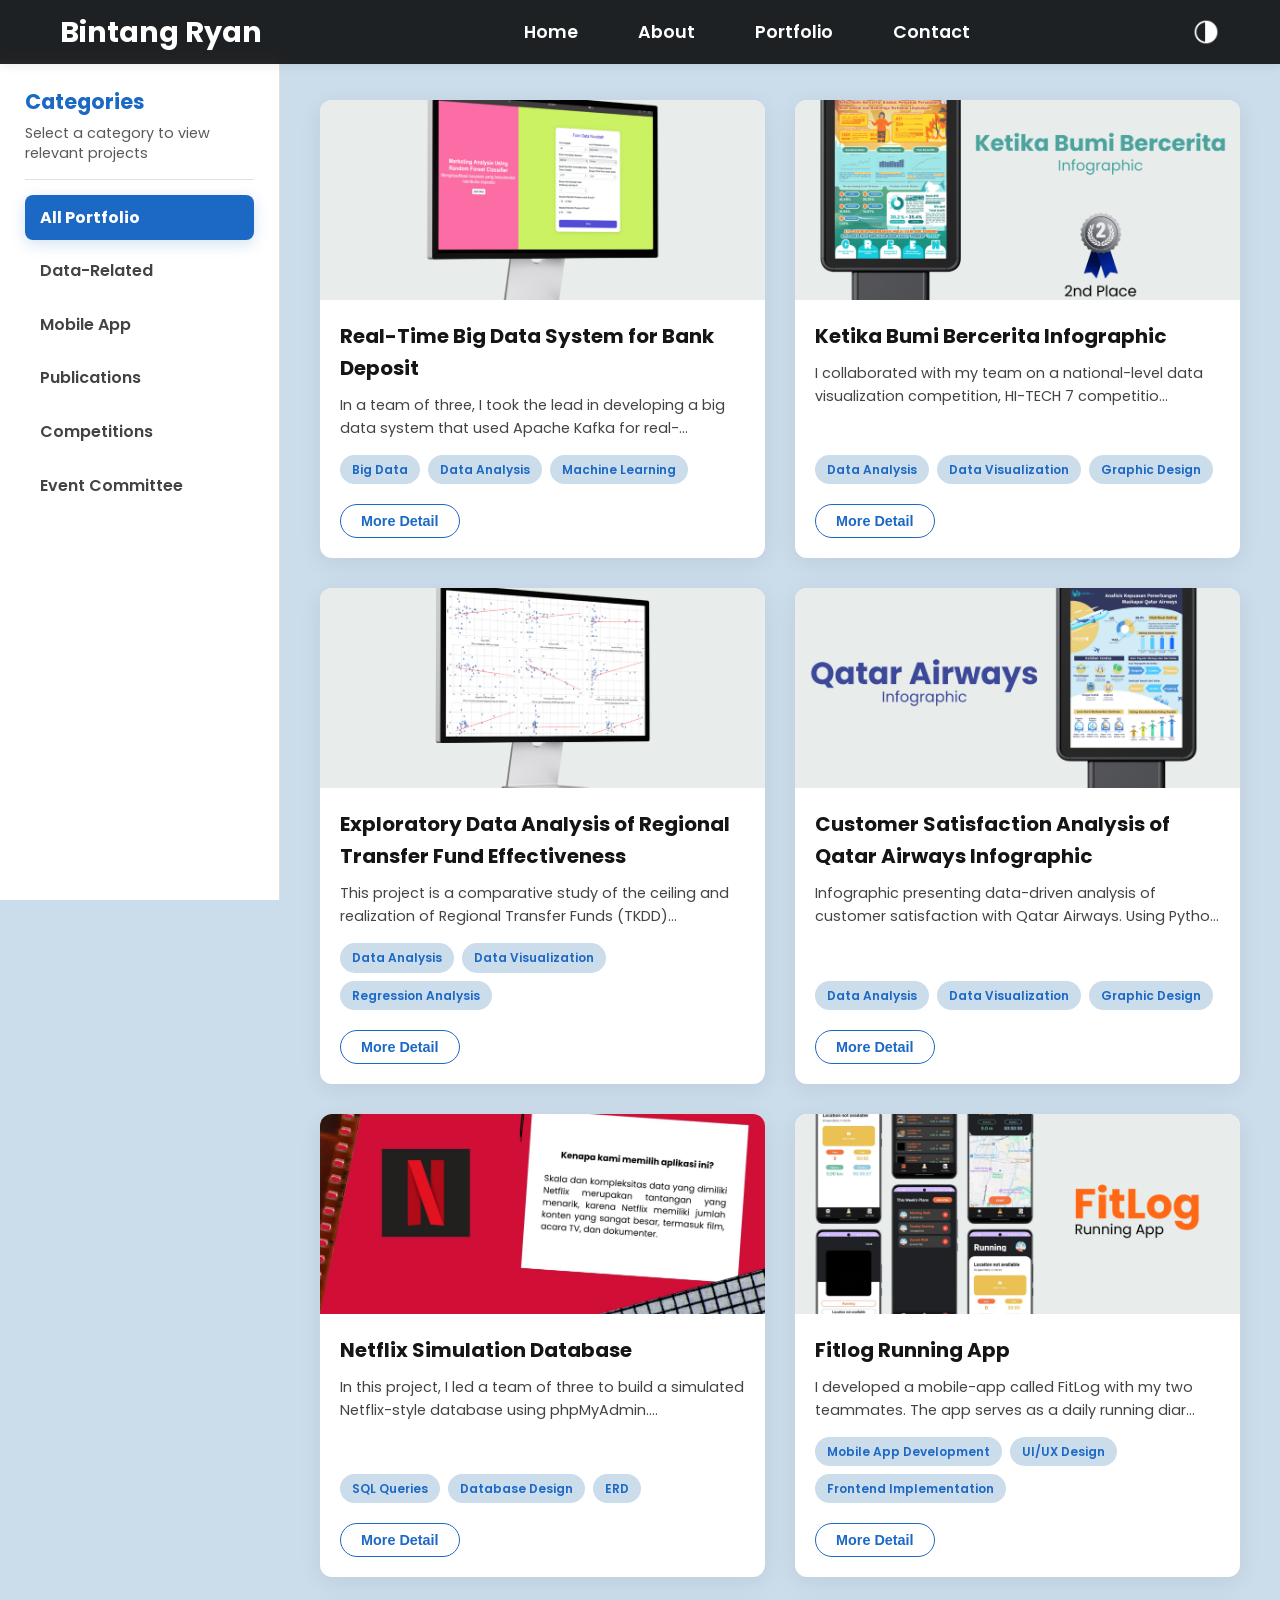
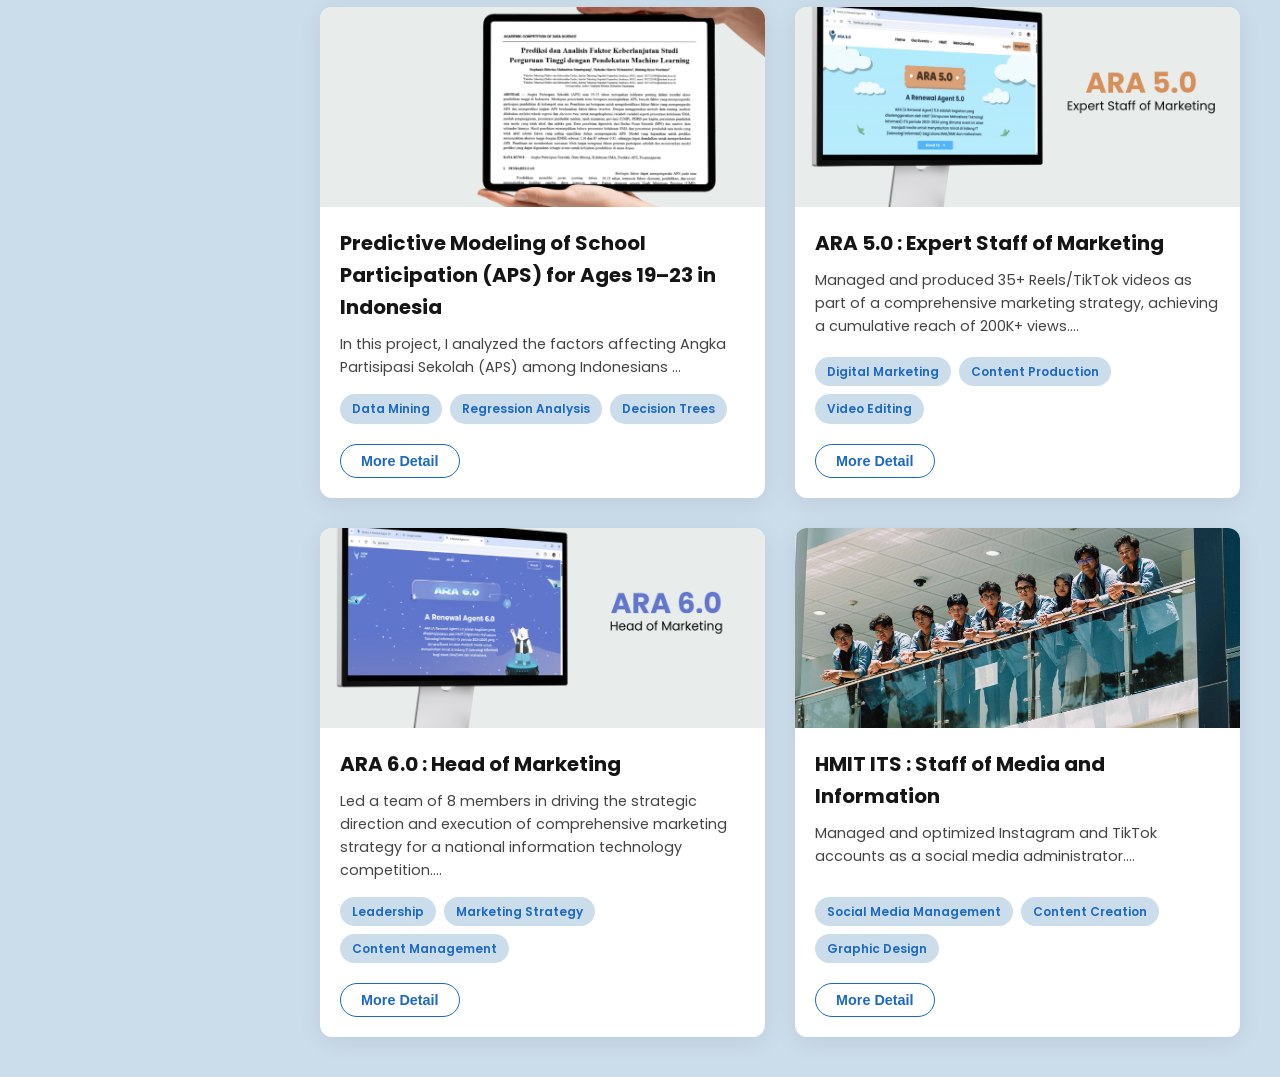
==== portfolio.html @ e7adf1c0 "mantab" ====
<!DOCTYPE html>
<html lang="id">
<head>
    <meta charset="UTF-8">
    <meta name="viewport" content="width=device-width, initial-scale=1.0">
    <title>Portofolio Bintang Ryan - IT Student | Data Science & Digital Marketing</title> <meta name="description" content="Portofolio proyek dan publikasi Bintang Ryan di bidang Data Science, Digital Marketing, UI/UX, dan Machine Learning."> <meta name="keywords" content="Bintang Ryan, Portofolio, IT Student, Data Science, Digital Marketing, ITS Surabaya, Machine Learning, UI/UX Design, Python, Power BI, SQL"> <meta name="author" content="Bintang Ryan">
    <meta property="og:title" content="Portofolio Bintang Ryan - IT Student | Data Science & Digital Marketing">
    <meta property="og:description" content="Portofolio proyek dan publikasi Bintang Ryan di bidang Data Science, Digital Marketing, UI/UX, dan Machine Learning.">
    <meta property="og:image" content="https://yourwebsite.com/assets/images/profilee.png"> <meta property="og:url" content="https://yourwebsite.com/portfolio.html"> <meta property="og:type" content="website">

    <link rel="stylesheet" href="style.css">
    <link href="https://fonts.googleapis.com/css2?family=Poppins:wght@300;400;600;700&display=swap" rel="stylesheet">
    <link href="https://fonts.googleapis.com/css2?family=Inter:wght@400;600&display=swap" rel="stylesheet">

    <link rel="stylesheet" href="https://cdnjs.cloudflare.com/ajax/libs/font-awesome/6.0.0-beta3/css/all.min.css">
</head>
<body>

    <nav class="navbar">
        <div class="container navbar-content">
            <a href="index.html" class="logo"> Bintang Ryan
            </a>
            <ul class="nav-links">
                <li><a href="index.html#home">Home</a></li> <li><a href="index.html#about">About</a></li> <li><a href="#portfolio">Portfolio</a></li> <li><a href="index.html#contact">Contact</a></li> </ul>
            <button id="darkModeToggle" class="dark-mode-toggle" aria-label="Toggle dark mode">
                <img id="darkModeIcon" src="assets/images/mode/lightmode.png" alt="Light Mode Icon" class="dark-mode-icon">
            </button>
            <button class="mobile-menu-button" aria-label="Toggle navigation">
                <div class="bar"></div>
                <div class="bar"></div>
                <div class="bar"></div>
            </button>
        </div>
        <ul class="mobile-nav-links">
            <li><a href="index.html#home">Home</a></li>
            <li><a href="index.html#about">About</a></li>
            <li><a href="#portfolio">Portfolio</a></li>
            <li><a href="index.html#contact">Contact</a></li>
        </ul>
    </nav>

    <main>
        <section id="portfolio" class="portfolio-section">
            <div class="container">
                <div class="portfolio-main-content">
                    <div class="filter-buttons animate-on-scroll fade-in animate-delay-1">
                        <div class="filter-intro">
                            <h3>Categories</h3>
                            <p>Select a category to view relevant projects</p>
                        </div>
                        <a href="#" class="filter-btn active" data-filter="all">All Portfolio</a>
                        <a href="#" class="filter-btn" data-filter="data-related">Data-Related</a>
                        <a href="#" class="filter-btn" data-filter="mobile-app">Mobile App</a>
                        <a href="#" class="filter-btn" data-filter="publication">Publications</a>
                        <a href="#" class="filter-btn" data-filter="competition">Competitions</a>
                        <a href="#" class="filter-btn" data-filter="committee">Event Committee</a>
                    </div>

                    <div class="portfolio-grid-wrapper">
                        <div id="portfolio-items-container" class="portfolio-grid">
                            </div>
                    </div>
                </div>
            </div>
        </section>
    </main>

    <div id="portfolio-modal" class="modal">
        <div class="modal-content">
            <span class="close-button">&times;</span>
            <img id="modal-image" class="modal-preview-image" src="" alt="Project Preview" loading="lazy"> <h3 id="modal-title"></h3>
            <p id="modal-desc"></p>
            <div class="modal-links"></div>
            <br>
            <br>
            <div class="modal-details-grid">
                <div>
                    <h4 class="modal-section-title">Technologies Used</h4>
                    <div id="modal-tech-logos" class="tech-logos"></div>
                </div>
                <div>
                    <h4 class="modal-section-title">Skills</h4>
                    <div id="modal-tech-tags" class="tags"></div>
                </div>
            </div>
        </div>
    </div>

    <script src="script.js"></script>
</body>
</html>
---- style.css ----
/* Variabel Warna */
:root {
    --navbar-height: 60px;
    --text-color: #151515; /* Dark gray/nearly black for text in light mode */
    --background-color: #ffffff; /* White for background in light mode */
    --primary-color: #1c68c5; /* Blue for primary accents */
    --secondary-color: #CBDCEB; /* Light blue-gray for secondary accents/backgrounds */
    --accent-color: #133E87; /* Darker blue for accent */
    --footer-background-color: var(--text-color); /* Footer background is text color in light mode */
    --navbar-background-color: rgba(0, 0, 0, 0.85); /* Latar belakang semi-transparan untuk light mode */
    --navbar-link-color: var(--background-color); /* Warna link diubah agar kontras */
    --navbar-link-hover-color: var(--secondary-color); /* Warna link saat hover */
    --mobile-menu-button-color: var(--background-color); /* Hamburger icon color */
    --mobile-nav-background: var(--background-color); /* Mobile nav background */
    --mobile-nav-link-color: var(--text-color); /* Mobile nav link color */
    --modal-background: var(--background-color); /* Modal background */
    --modal-close-button-color: var(--text-color); /* Modal close button color */
    --modal-h3-color: var(--primary-color); /* Modal h3 color */
    --modal-h4-color: var(--text-color); /* Modal h4 color */
    --modal-tech-logo-color: var(--primary-color); /* Modal tech logo icon color */
    --portfolio-item-background: var(--background-color); /* Portfolio item background */
    --portfolio-item-hover-transform: translateY(-20px);
    --filter-button-background: var(--background-color);
    --filter-button-color: var(--text-color);
    --filter-button-hover-background: var(--accent-color);
    --filter-button-hover-color: var(--background-color);
    --filter-button-active-background: var(--accent-color);
    --filter-button-active-color: var(--background-color);
    --contact-input-border: var(--secondary-color);
    --contact-input-background: var(--background-color);
    --social-icon-color: var(--primary-color);
    --social-icon-hover-color: var(--accent-color);
    --about-label-background: var(--primary-color);
    --about-label-color: var(--background-color);
    --about-interest-bullet-color: var(--primary-color);
    --tech-icon-item-color: var(--text-color);
}

body.dark-mode {
    --text-color: #f0f0f0; /* Light gray for text in dark mode */
    --background-color: #131313; /* Dark background */
    --primary-color: #4cbaff ; /* Lighter blue for primary accents in dark mode */
    --secondary-color: #2c2c2c; /* Darker gray for secondary accents/backgrounds in dark mode */
    --accent-color: #4cbaff; /* Slightly brighter blue for accent in dark mode */
    --footer-background-color: var(--text-color); /* Footer background is main background in dark mode */
    --navbar-background-color: rgba(255, 255, 255, 0.9); /* Latar belakang semi-transparan untuk light mode */
    --navbar-link-color: var(--background-color); /* Warna link diubah agar kontras */
    --navbar-link-hover-color: var(--secondary-color); /* Warna link saat hover */
    --mobile-menu-button-color:  #1A1A1A; /* Dark background */
    --mobile-nav-background: var(--secondary-color); /* Mobile nav background */
    --mobile-nav-link-color: #f0f0f0; /* Mobile nav link color */
    --modal-background: #181818; /* Modal background */
    --modal-close-button-color: #f0f0f0; /* Modal close button color */
    --modal-h3-color: var(--primary-color); /* Modal h3 color */
    --modal-h4-color: #f0f0f0; /* Modal h4 color */
    --modal-tech-logo-color: var(--primary-color); /* Modal tech logo icon color */
    --portfolio-item-background: var(--background-color); /* Portfolio item background */
    --portfolio-item-hover-transform: translateY(-20px); /* Less dramatic hover for dark mode */
    --filter-button-background: var(--background-color);
    --filter-button-color: #f0f0f0;
    --filter-button-hover-background: var(--primary-color);
    --filter-button-hover-color: var(--background-color);
    --filter-button-active-background: var(--accent-color);
    --filter-button-active-color: var(--background-color);
    --contact-input-border: #444444;
    --contact-input-background: #2A2A2A;
    --social-icon-color: var(--primary-color);
    --social-icon-hover-color: var(--accent-color);
    --about-label-background: var(--primary-color);
    --about-label-color: var(--background-color);
    --about-interest-bullet-color: var(--primary-color);
    --tech-icon-item-color: #f0f0f0;
}

/* Reset dan Base Styles */
* {
    margin: 0;
    padding: 0;
    box-sizing: border-box;
}

body {
    font-family: 'Poppins', sans-serif;
    color: var(--text-color);
    background-color: var(--background-color);
    line-height: 1.6;
    scroll-behavior: smooth;
    transition: background-color 0.3s ease, color 0.3s ease; /* Smooth transition for color changes */
}

.container {
    max-width: 1200px;
    margin: 0 auto;
    padding: 0 20px;
}

h1, h2, h3 {
    color: var(--text-color);
    margin-bottom: 20px;
    font-weight: 700;
}

h1 {
    font-size: 3.5em; /* Sekitar 56px */
    line-height: 1.1;
}

h2 {
    font-size: 2.8em; /* Sekitar 44px */
    text-align: center;
    margin-bottom: 40px;
}

h3 {
    font-size: 1.8em;
    margin-bottom: 15px;
    color: var(--primary-color);
}

p {
    font-size: 1.1em; /* Sekitar 17.6px */
}

a {
    color: var(--primary-color);
    text-decoration: none;
    transition: color 0.4s ease;
}

a:hover {
    color: var(--accent-color);
}

.primary-color {
    color: var(--primary-color);
}

/* Tombol */
.btn {
    display: inline-block;
    padding: 12px 28px;
    border-radius: 50px;
    font-weight: 600;
    font-size: 1.1em;
    transition: all 0.3s ease;
    text-align: center;
    cursor: pointer;
}

.btn-primary {
    background-color: var(--primary-color);
    color: var(--background-color);
    border: 2px solid var(--primary-color);
}

.btn-primary:hover {
    background-color: transparent;
    color: var(--primary-color);
    transform: translateY(-5px) scale(1.1);
}

.btn-secondary {
    background-color: var(--text-color);
    color: var(--secondary-color);
}

.btn-secondary:hover {
    background-color: var(--secondary-color);
    color: var(--primary-color);
    transform: translateY(-5px) scale(1.1);
}


.navbar { position: fixed; top: 0; left: 0; width: 100%; background-color: var(--navbar-background-color); box-shadow: 0 2px 10px rgba(0, 0, 0, 0.08); z-index: 1000; padding: 8px 0; transition: background-color 0.3s ease, box-shadow 0.3s ease; backdrop-filter: blur(5px); }
.navbar-content { display: flex; justify-content: space-between; align-items: center; min-height: 48px; /* TENTUKAN TINGGI MINIMAL NAVBAR */ }
.navbar .logo { font-size: 1.8em; font-weight: 700; color: var(--navbar-link-color); }
.navbar .nav-links { list-style: none; display: flex; }
.navbar .nav-links li { margin-left: 60px; }
.navbar .nav-links a { font-size: 1.1em; font-weight: 600; color: var(--navbar-link-color); transition: color 0.5s ease; position: relative; padding-bottom: 5px; overflow: hidden; }
.navbar .nav-links a:hover { color: var(--navbar-link-hover-color); }
.navbar .nav-links a::after { content: ''; position: absolute; bottom: 0; left: 0; width: 0; height: 2px; background-color: var(--primary-color); transition: width 0.5s ease-out; }
.navbar .nav-links a:hover::after { width: 100%; }


/* Mobile Menu Button (Hamburger) */
.mobile-menu-button {
    display: none;
    background: none;
    border: none;
    cursor: pointer;
    padding: 10px;
    position: relative; /* Untuk animasi bar */
    z-index: 1001; /* Pastikan di atas menu mobile */
}

.mobile-menu-button .bar {
    display: block;
    width: 25px;
    height: 3px;
    background-color: var(--mobile-menu-button-color);
    margin: 5px auto;
    transition: all 0.5s ease-in-out;
}

/* Hamburger animation */
.mobile-menu-button.open .bar:nth-child(1) {
    transform: translateY(8px) rotate(45deg);
}
.mobile-menu-button.open .bar:nth-child(2) {
    opacity: 0;
}
.mobile-menu-button.open .bar:nth-child(3) {
    transform: translateY(-8px) rotate(-45deg);
}

/* Mobile Nav Links */
.mobile-nav-links {
    list-style: none;
    display: none; /* Sembunyikan secara default */
    flex-direction: column;
    width: 100%;
    background-color: var(--mobile-nav-background);
    box-shadow: 0 2px 10px rgba(0, 0, 0, 0.05);
    text-align: center;
    padding-bottom: 10px;
    position: absolute;
    top: 60px; /* Di bawah navbar */
    left: 0;
    right: 0;
    overflow: hidden;
    max-height: 0; /* Untuk animasi slide */
    transition: max-height 0.5s ease-in-out, background-color 0.5s ease;
}

.mobile-nav-links.active {
    display: flex;
    max-height: 300px; /* Nilai cukup besar untuk menampung semua link */
}

.mobile-nav-links li {
    margin: 10px 0;
}

.mobile-nav-links a {
    font-size: 1.1em;
    font-weight: 600;
    color: var(--mobile-nav-link-color);
    padding: 10px 0;
    display: block;
}

.mobile-nav-links a:hover {
    color: var(--primary-color);
}

/* Dark Mode Toggle Button */
.dark-mode-toggle {
    background: none;
    border: none;
    cursor: pointer;
    margin-left: 20px;
    transition: transform 0.5s ease;
    padding: 0;
    display: flex; /* Untuk menengahkan gambar di dalam tombol */
    align-items: center;
    justify-content: center;
}

.dark-mode-toggle:hover {
    transform: scale(1.2);
}

.dark-mode-toggle .dark-mode-icon { /* Styling untuk gambar ikon */
    width: 28px; /* Sesuaikan ukuran ikon sesuai kebutuhan Anda */
    height: 28px; /* Sesuaikan ukuran ikon sesuai kebutuhan Anda */
    display: block;
    transition: transform 0.5s ease;
}

/* Optional: Rotate icon for visual feedback if desired */
.dark-mode-toggle.active .dark-mode-icon {
    transform: rotate(360deg);
}

/* Ensure toggle button is visible on mobile */
@media (max-width: 992px) {
    .dark-mode-toggle {
        display: block;
        position: absolute;
        right: 70px;
        top: 15px;
        z-index: 1001;
    }
}

/* Animasi Muncul Saat Scroll */
.animate-on-scroll {
    opacity: 0;
    transform: translateY(40px); /* Mulai sedikit di bawah */
}

.animate-on-scroll.is-visible {
    opacity: 1;
    transform: translateY(0);
    transition: opacity 0.6s cubic-bezier(0.23, 1, 0.32, 1), transform 0.6s cubic-bezier(0.23, 1, 0.32, 1);
}

.fade-in {
    opacity: 0;
}

.fade-in.is-visible {
    opacity: 1;
    transition: opacity 1s cubic-bezier(0.23, 1, 0.32, 1);
}

.slide-in-left {
    opacity: 0;
    transform: translateX(-50px);
}

.slide-in-left.is-visible {
    opacity: 1;
    transform: translateX(0);
    transition: opacity 0.6s cubic-bezier(0.23, 1, 0.32, 1), transform 0.6s cubic-bezier(0.23, 1, 0.32, 1);
}

.slide-in-right {
    opacity: 0;
    transform: translateX(50px);
}

.slide-in-right.is-visible {
    opacity: 1;
    transform: translateX(0);
    transition: opacity 0.6s cubic-bezier(0.23, 1, 0.32, 1), transform 0.6s cubic-bezier(0.23, 1, 0.32, 1);
}

/* Delay untuk elemen yang muncul secara berurutan */
.animate-on-scroll.is-visible.animate-delay-1 { transition-delay: 0.1s; }
.animate-on-scroll.is-visible.animate-delay-2 { transition-delay: 0.2s; }
.animate-on-scroll.is-visible.animate-delay-3 { transition-delay: 0.3s; }
.animate-on-scroll.is-visible.animate-delay-4 { transition-delay: 0.4s; }
.animate-on-scroll.is-visible.animate-delay-5 { transition-delay: 0.5s; }
.animate-on-scroll.is-visible.animate-delay-6 { transition-delay: 0.6s; }
.animate-on-scroll.is-visible.animate-delay-7 { transition-delay: 0.7s; }
.animate-on-scroll.is-visible.animate-delay-8 { transition-delay: 0.8s; }
.animate-on-scroll.is-visible.animate-delay-9 { transition-delay: 0.9s; }
.animate-on-scroll.is-visible.animate-delay-10 { transition-delay: 1.0s; }


/* Animasi Denyutan Warna untuk nama "Bintang Ryan" */
#animated-name {
    display: inline-block; /* Penting agar transisi warna berfungsi pada inline element */
    animation: colorPulse 3s infinite alternate; /* Durasi 3 detik, berulang tak terbatas, bolak-balik */
}

/* Mendefinisikan keyframes untuk animasi denyutan warna */
@keyframes colorPulse {
    0% {
        color: var(--primary-color); /* Warna awal */
    }
    50% {
        color: var(--text-color); /* Warna di tengah animasi (lebih gelap atau berbeda) */
    }
    100% {
        color: var(--primary-color); /* Kembali ke warna awal */
    }
}


/* --- Hero Section --- */
.hero-section {
    min-height: 100vh; /* Pastikan section hero minimal setinggi viewport */
    display: flex;
    align-items: flex-end; /* FOTO DAN KONTEN TEKS AKAN MENEMPEL KE BAWAH */
    justify-content: center;
    padding-top: 80px; /* Adjust based on navbar height */
    background-color: var(--background-color);
    text-align: center; /* Default center for overall section, adjusted within .hero-content */
    transition: background-color 0.8s ease;
}

.hero-content {
    max-width: 1600px;
    margin: 0 auto;
    display: flex;
    flex-direction: row; /* Default: text on left, image on right */
    align-items: flex-end; /* Konten di dalam hero-content juga menempel ke bawah */
    justify-content: center; /* Center content horizontally within its max-width */
    gap: 80px; /* Space between text/buttons and image */
    text-align: left; /* Align text content to the left */
    width: 100%; /* Pastikan hero-content mengambil lebar penuh kontainer */
}

.hero-content .profile-pic {
    width: 360px;  /* Lebar foto 400px */
    height: 360px; /* Tinggi foto 400px */
     border-radius: 50%;  /* Anda sudah meminta untuk tidak ada border/shadow */
    object-fit: cover;
    order: 2; /* Pindahkan gambar ke kanan */
    flex-shrink: 0;
    background-color: var(--secondary-color); /* Adjust based on theme */
    align-self: flex-end; /* Pastikan gambar menempel ke bawah jika tinggi lebih pendek dari text-content */
    transition: background-color 0.8s ease;
}

.hero-content .text-content { /* Wrapper baru untuk teks dan tombol */
    order: 1; /* Posisikan teks dan tombol di kiri */
    flex: 1; /* Allow text content to take available space */
    min-width: 300px; /* Ensure text content has enough space */
    max-width: 600px; /* Max width for text content */
    display: flex; /* Aktifkan flexbox untuk text-content */
    flex-direction: column; /* Atur konten di dalamnya menjadi kolom */
    justify-content: flex-end; /* Konten teks menempel ke bawah */
    padding-bottom: 0; /* Pastikan tidak ada padding tambahan yang mendorong ke atas */
}

.hero-content h1 {
    font-size: 3.8em;
    margin-bottom: 15px;
    margin-top: 0; /* Reset margin top */
}

.hero-content .tagline {
    font-size: 1.4em;
    margin-bottom: 40px;
    color: var(--text-color);
    font-family: 'Inter', sans-serif;
    font-weight: 400;
}

.hero-content .cta-buttons {
    display: flex;
    justify-content: flex-start; /* Align buttons to the left */
    gap: 20px;
    flex-wrap: wrap;
}

/* --- Section Umum --- */
section {
    padding: 80px 0;
}

#about.about-section {
    background-color: var(--background-color);
    padding: 100px 0;
    transition: background-color 0.8s ease;
}

#about.about-section h2 {
    margin-bottom: 20px; /* Mungkin perlu disesuaikan dari 40px sebelumnya */
}

#contact.contact-section {
    background-color: var(--background-color);
    transition: background-color 0.8s ease;
}

/* --- About Section (Updated to match image) --- */
/* --- About Section (Revisi untuk Tampilan Lebih Bersih) --- */
/* --- About Section (Revisi Final Sesuai Permintaan) --- */
#about.about-section {
    background-color: var(--background-color);
    padding: 100px 0;
    transition: background-color 0.8s ease;
}

.about-content {
    max-width: 1080px;
    display: flex;
    flex-direction: column;
    gap: 40px; /* Jarak antara bagian profil dan tech stack */
}

/* KUNCI 1: Grid untuk menyamakan posisi title */
.about-grid {
    display: grid;
    grid-template-columns: 1.5fr 1fr;
    gap: 60px;
    align-items: start; /* Mengubah dari 'center' ke 'start' agar title sejajar di atas */
}

/* Style untuk semua title di section about */
.profile-label, .interest-label, .tech-stack-label {
    display: inline-block;
    color: var(--primary-color);
    font-weight: 600;
    font-size: 1.1em;
    margin-bottom: 20px;
    padding-bottom: 5px;
    border-bottom: 2px solid var(--primary-color);
    text-transform: uppercase;
    letter-spacing: 0.5px;
}

.about-text p {
    margin-bottom: 20px;
    font-size: 1.1em;
    line-height: 1.9;
    color: var(--text-color);
    opacity: 0.9;
}

.about-interests {
    padding: 0;
    width: 100%;
}

.about-interests ul {
    list-style: none;
    padding: 0;
    display: grid;
    grid-template-columns: 1fr 1fr;
    gap: 15px 20px;
}

.about-interests ul li {
    font-size: 1.1em;
    font-weight: 400;
    color: var(--text-color);
    position: relative;
    padding-left: 28px;
    display: flex;
    align-items: center;
}

.about-interests ul li::before {
    content: '✔';
    color: var(--primary-color);
    font-size: 1em;
    position: absolute;
    left: 0;
    top: 50%;
    transform: translateY(-50%);
}

/* KUNCI 2: Mengubah posisi title tech stack ke kiri */
.about-tech-stack {
    text-align: center; /* Mengubah dari 'center' ke 'left' */
}

/* KUNCI 3: Membuat grid ikon full-width */
.tech-icons-grid {
    display: grid;
    /* Mengatur grid agar memiliki tepat 5 kolom */
    grid-template-columns: repeat(5, 1fr); 
    gap: 30px 20px;
    justify-content: start;
    max-width: 100%;
    margin: 0;
    overflow: hidden; 
}

/* Pastikan CSS ini ada di file style.css Anda */
/* --- Awal dari kode untuk Tech Stack --- */

/* Menghapus gaya animasi lama dan menggantinya dengan yang baru */
/* --- Awal dari KODE BARU untuk efek hover elegan --- */

/* Gaya dasar untuk ikon, kita tambahkan transisi untuk kehalusan */
.tech-icon-item {
    display: flex;
    flex-direction: column;
    align-items: center;
    text-align: center;
    gap: 12px;
    font-size: 0.95em;
    font-weight: 500;
    color: var(--text-color);
    opacity: 0;
    transform: translateY(-20px);
    
    /* KUNCI: Menambahkan transisi pada transform dan box-shadow */
    transition: transform 0.3s ease, box-shadow 0.3s ease;
    border-radius: 12px; /* Menambahkan radius agar bayangan terlihat bagus */
    padding: 10px; /* Sedikit ruang di dalam item */
}

/* Kelas 'in-view' dari JavaScript akan memicu animasi 'dropIn' (INI TIDAK BERUBAH) */
.tech-icon-item.in-view {
    animation: dropIn 0.6s cubic-bezier(0.175, 0.885, 0.32, 1.275) forwards;
}

/* Mendefinisikan animasi 'dropIn' (INI TIDAK BERUBAH) */
@keyframes dropIn {
    0% {
        opacity: 0;
        transform: translateY(-20px) scale(0.9);
    }
    100% {
        opacity: 1;
        transform: translateY(0) scale(1);
    }
}


.tech-icon-item img {
    width: 60px;
    height: 60px;
    object-fit: contain;
    transition: transform 0.3s ease;
}

.tech-icon-item img:hover {
        transform: translateY(-5px) scale(1.1);

}

/* KUNCI PERBAIKAN: Beri padding atas pada section agar tidak tertutup navbar */
#portfolio.portfolio-section {
    padding-top: var(--navbar-height); /* Memberi ruang untuk navbar fixed di atasnya */
    padding-bottom: 0;
    padding-left: 0;
    padding-right: 0;
    background-color: var(--secondary-color);
}

#portfolio.portfolio-section .container {
    max-width: 100%;
    padding: 0;
}

.portfolio-main-content {
    display: grid;
    grid-template-columns: 280px 1fr;
    align-items: flex-start;
    gap: 0;
}

/* Bagian ini sudah benar, akan menempel pada posisi yang tepat karena parent-nya sudah diberi padding */
.filter-buttons {
    position: sticky;
    top: var(--navbar-height);
    height: calc(100vh - var(--navbar-height));
    overflow-y: auto;
    background-color: var(--background-color);
    padding: 25px;
    border-right: 1px solid #e0e0e0;
}

body.dark-mode .filter-buttons {
    border-right-color: #2a2a2a;
}

.filter-intro h3 { font-size: 1.3em; margin-bottom: 5px; }
.filter-intro p { font-size: 0.9em; opacity: 0.7; line-height: 1.4; }
.filter-intro { padding-bottom: 15px; margin-bottom: 15px; border-bottom: 1px solid #e0e0e0; }
body.dark-mode .filter-intro { border-bottom-color: #333; }

.filter-btn {
    display: block; width: 100%; background-color: transparent; border: none;
    padding: 10px 15px; font-weight: 600; font-size: 1em; color: var(--text-color);
    margin: 8px 0;
    opacity: 0.8; cursor: pointer; transition: all 0.3s ease; text-align: left; border-radius: 8px;
}

.filter-btn:hover { background-color: var(--secondary-color); opacity: 1; }

.filter-btn.active {
    background-color: var(--primary-color); color: #ffffff; font-weight: 700; opacity: 1;
    box-shadow: 0 4px 15px rgba(28, 104, 197, 0.2);
}

.portfolio-grid-wrapper {
    padding: 40px 40px;
    min-height: calc(100vh - var(--navbar-height));
}

.portfolio-grid {
    display: grid;
    grid-template-columns: repeat(auto-fill, minmax(300px, 1fr));
    gap: 30px;
    transition: opacity 0.4s ease;
}

.portfolio-grid.refreshing { opacity: 0; }

.portfolio-item {
    background-color: var(--portfolio-item-background);
    border-radius: 12px;
    box-shadow: 0 5px 25px rgba(0, 0, 0, 0.07);
    overflow: hidden;
    transition: transform 0.3s ease, box-shadow 0.3s ease;
    display: flex; flex-direction: column;
}

.portfolio-item:hover { transform: var(--portfolio-item-hover-transform); box-shadow: 0 12px 35px rgba(0, 0, 0, 0.1); }
.portfolio-item img { width: 100%; height: 200px; object-fit: cover; display: block; }
.portfolio-item .item-info { padding: 20px; display: flex; flex-direction: column; flex-grow: 1; }
.portfolio-item h3 { font-size: 1.25em; margin-bottom: 10px; color: var(--text-color); }
.portfolio-item .short-desc { font-size: 0.9em; margin-bottom: 15px; color: var(--text-color); flex-grow: 1; opacity: 0.8; }
.portfolio-item .tags { display: flex; flex-wrap: wrap; gap: 8px; margin-bottom: 20px; }

.portfolio-item .tags span {
    background-color: var(--secondary-color); color: var(--primary-color);
    font-size: 0.75em; font-weight: 600; padding: 5px 12px; border-radius: 20px;
}

body.dark-mode .portfolio-item .tags span { background-color: #333; }

.portfolio-item .btn-detail {
    background-color: transparent; color: var(--primary-color); border: 1px solid var(--primary-color);
    padding: 8px 20px; border-radius: 50px; font-size: 0.9em; font-weight: 600;
    transition: all 0.3s ease; align-self: flex-start; margin-top: auto;
}

.portfolio-item .btn-detail:hover { background-color: var(--primary-color); color: var(--portfolio-item-background); transform: none; }

/* --- Contact Section --- */
.contact-section {
    text-align: center;
    padding-bottom: 100px;
}

.contact-layout {
    display: grid;
    grid-template-columns: 1fr 1fr;
    gap: 40px;
    align-items: start;
    text-align: left;
    max-width: 1000px;
    margin: 0 auto;
}

.contact-text h2, .contact-text p {
    text-align: left;
}

.contact-form {
    display: flex;
    flex-direction: column;
    gap: 20px;
}

.contact-form input,
.contact-form textarea {
    width: 100%;
    padding: 12px;
    border: 2px solid var(--contact-input-border);
    border-radius: 8px;
    background-color: var(--contact-input-background);
    color: var(--text-color);
    font-size: 1em;
    transition: border-color 0.3s ease, background-color 0.5s ease, color 0.5s ease;
}

.contact-form input:focus,
.contact-form textarea:focus {
    outline: none;
    border-color: var(--primary-color);
}

.contact-form textarea {
    resize: vertical;
}
/* --- Bagian Footer Form yang Telah Diperbaiki --- */

/* Wrapper untuk tombol dan social links */
.form-footer {
    display: flex;
    align-items: center; /* KUNCI: Menyejajarkan semua item di dalamnya secara vertikal */
    gap: 14px;           /* Jarak antara tombol dan grup social link */
    margin-top: 10px;
    flex-wrap: wrap;     /* Izinkan item turun ke bawah jika layar terlalu sempit */
}

.form-footer .btn-primary {
    min-width: 150px;
    margin: 0; /* Hapus margin default pada tombol */
}

/* Grup "or Find Me on" dan ikon */
.social-links {
    margin-top: 0;
    display: flex;
    align-items: center; /* Sejajarkan juga teks dan ikon di dalamnya */
    gap: 15px;
}

.social-links p {
    margin-bottom: 0;
    font-size: 1em;
    white-space: nowrap; /* Mencegah teks "or Find Me on" terpotong */
}

/* Ikon sosial media */
.social-icons {
    display: flex;       /* BENAR: Menggunakan flex, bukan 'cent' */
    align-items: center; /* Sejajarkan ikon-ikon di dalamnya */
    gap: 15px;
    margin-left: 10px;
}

.social-icons a {
    color: var(--social-icon-color);
    font-size: 1.5em; /* Ukuran ikon sedikit disesuaikan agar pas */
    line-height: 1;   /* Mencegah line-height aneh yang bisa mengganggu kesejajaran */
    transition: transform 0.3s cubic-bezier(0.68, -0.55, 0.265, 1.55), color 0.3s ease;
}

.social-icons a:hover {
    color: var(--social-icon-hover-color);
    transform: translateY(-5px) scale(1.1);
}

.social-icons svg {
    width: 32px;  /* Ukuran SVG disesuaikan */
    height: 32px;
    fill: currentColor;
    display: block; /* Menghilangkan spasi ekstra di bawah SVG */
}

@keyframes shake {
    10%, 90% { transform: translate3d(-1px, 0, 0); }
    20%, 80% { transform: translate3d(2px, 0, 0); }
    30%, 50%, 70% { transform: translate3d(-4px, 0, 0); }
    40%, 60% { transform: translate3d(4px, 0, 0); }
}


/* --- Footer --- */
.footer {
    background-color: var(--footer-background-color);
    color: var(--background-color);
    text-align: center;
    padding: 30px 0;
    font-size: 0.9em;
    transition: background-color 0.5s ease, color 0.5s ease;
}

/* --- MODAL (POP-UP) --- */
.modal {
    position: fixed; z-index: 1002; left: 0; top: 0; width: 100%; height: 100%; overflow: auto; background-color: rgba(0,0,0,0.6);
    display: flex; align-items: center; justify-content: center; opacity: 0; visibility: hidden; transition: opacity 0.3s ease, visibility 0.3s ease;
}

.modal.show { opacity: 1; visibility: visible; }

.modal-content {
    background-color: var(--modal-background); margin: auto; padding: 35px; border-radius: 12px; box-shadow: 0 10px 40px rgba(0,0,0,0.25);
    max-width: 800px; width: 90%; position: relative; transform: translateY(30px) scale(0.98); transition: transform 0.3s ease, background-color 0.3s ease;
}

.modal.show .modal-content { transform: translateY(0) scale(1); }

.modal-preview-image { width: 100%; max-height: 400px; object-fit: cover; border-radius: 8px; margin-bottom: 25px; }

.close-button {
    color: var(--modal-close-button-color); font-size: 32px; font-weight: 300; position: absolute; top: 15px; right: 20px; cursor: pointer;
    transition: color 0.3s ease, transform 0.3s ease;
}

.close-button:hover { color: var(--primary-color); transform: rotate(90deg); }

#modal-title { font-size: 2.2em; color: var(--modal-h3-color); margin-bottom: 15px; }
#modal-desc { font-size: 1em; line-height: 1.8; margin-bottom: 30px; opacity: 0.9; }
#modal-desc ul { list-style-position: inside; padding-left: 5px; }
.modal-links { display: flex; flex-wrap: wrap; gap: 20px; margin-top: 25px; padding-top: 20px; border-top: 1px solid var(--secondary-color); }
.modal-links a { font-size: 1em; font-weight: 600; color: var(--primary-color); display: inline-flex; align-items: center; gap: 8px; transition: all 0.3s ease; }
.modal-links a:hover { color: var(--accent-color); transform: translateY(-2px); }
.modal-details-grid { display: grid; grid-template-columns: 1fr; gap: 30px; margin-top: 25px; }
@media (min-width: 768px) { .modal-details-grid { grid-template-columns: 1fr 1fr; } }
.modal-section-title { font-size: 1.2em; margin-bottom: 15px; color: var(--modal-h4-color); border-bottom: 1px solid var(--secondary-color); padding-bottom: 8px; text-align: left; }
.modal-content .tech-logos { display: flex; flex-wrap: wrap; gap: 20px; align-items: center; }
.modal-content .tech-logo-item { display: flex; align-items: center; gap: 10px; font-size: 0.95em; font-weight: 500; color: var(--tech-icon-item-color); }
.modal-content .tech-logo-item img, .modal-content .tech-logo-item i { width: 35px; height: 35px; object-fit: contain; }
.modal-content .tech-logo-item i { font-size: 35px; color: var(--modal-tech-logo-color); }
.modal-content #modal-tech-tags.tags { display: flex; flex-wrap: wrap; gap: 10px; margin-top: 0; }

.modal-content .tags span {
    background-color: var(--secondary-color); color: var(--primary-color); font-size: 0.9em; font-weight: 600;
    padding: 6px 14px; border-radius: 20px;
}

/* --- Responsif (Media Queries) --- */
@media (max-width: 992px) {
    .navbar .nav-links { display: none; }
    .mobile-menu-button { display: block; position: absolute; right: 20px; top: 15px; }
    .dark-mode-toggle { display: block; position: absolute; right: 70px; top: 15px; z-index: 1001; }

    /* Portfolio Page Responsive */
    #portfolio.portfolio-section { padding-top: var(--navbar-height); }

    .portfolio-main-content {
        display: flex;
        flex-direction: column;
    }

    .filter-buttons {
        position: static;
        height: auto;
        overflow-y: visible;
        background-color: var(--background-color);
        padding: 20px;
        border: none;
        width: 100%;
        flex-direction: column; /* Ubah menjadi kolom lagi */
        align-items: stretch; /* Tombol jadi full-width */
    }

    .filter-btn {
        width: 100%;
        text-align: center;
    }

    .portfolio-grid-wrapper {
        padding: 40px 20px;
    }
}

@media (max-width: 768px) {
    h1 { font-size: 2.5em; }
    h2 { font-size: 2.0em; }
    
    .hero-content {
        flex-direction: column;
        text-align: center;
    }

    .hero-content .text-content {
        max-width: 100%;
    }

    .about-grid {
        grid-template-columns: 1fr;
    }
}

@media (max-width: 480px) {
    h1 { font-size: 2em; }
    h2 { font-size: 1.8em; }

    .container {
        padding: 0 15px;
    }

    .portfolio-grid-wrapper {
        padding: 30px 15px;
    }
}
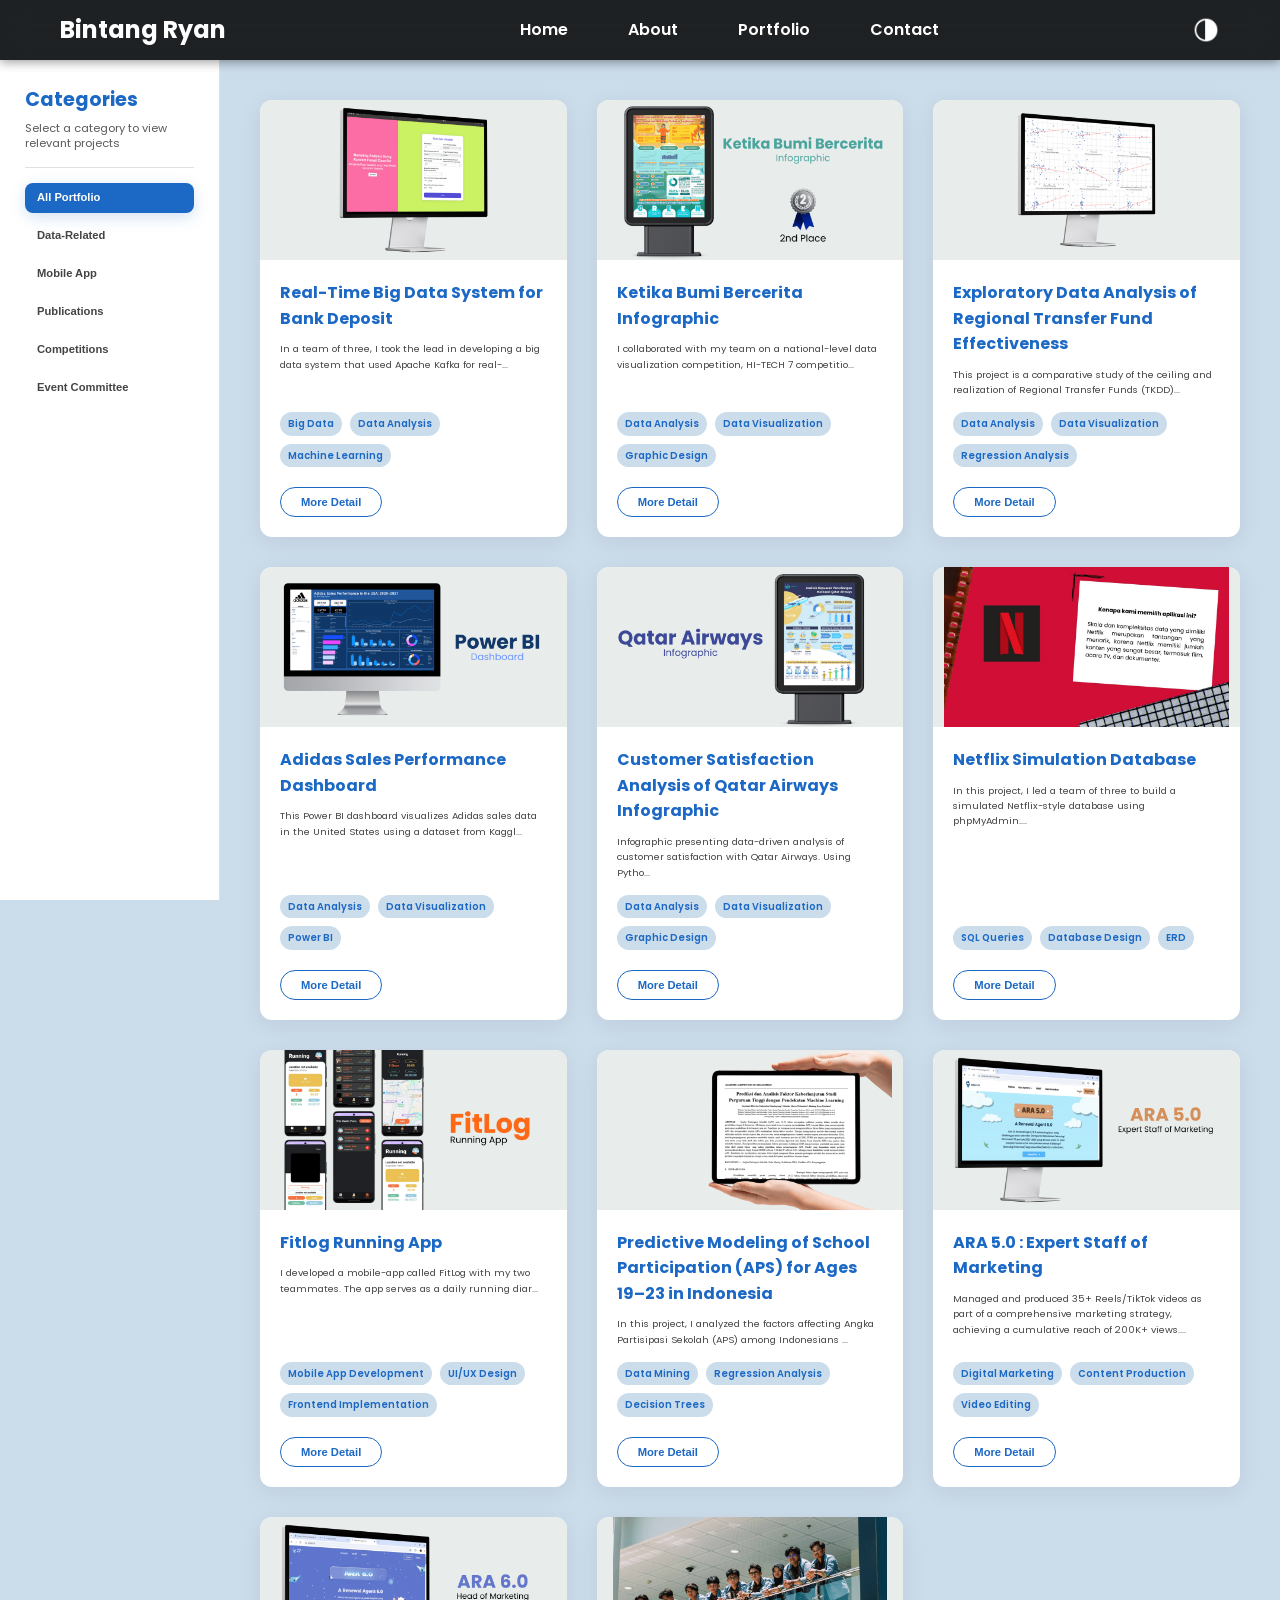
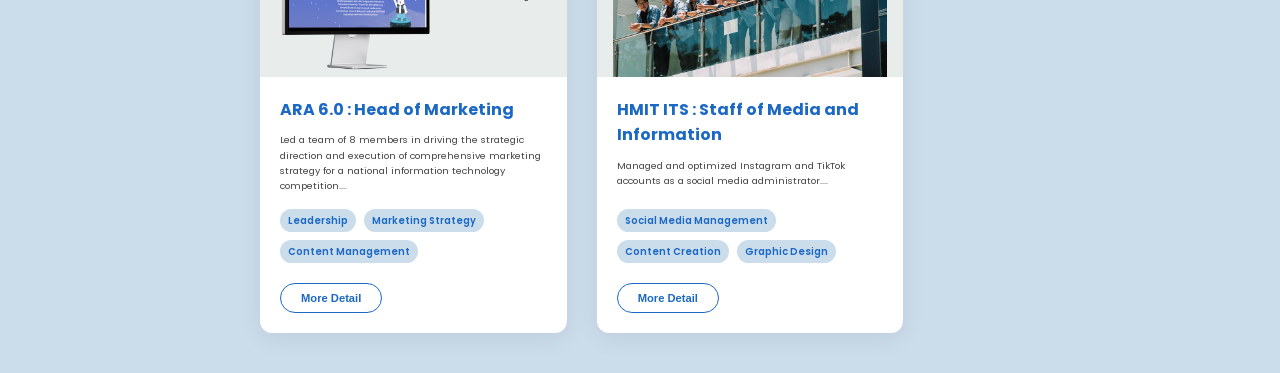
==== commit 62795540: "ok" ====
--- a/portfolio.html
+++ b/portfolio.html
@@ -67,7 +67,6 @@
 
     <div id="portfolio-modal" class="modal">
         <div class="modal-content">
-            <span class="close-button">&times;</span>
             <img id="modal-image" class="modal-preview-image" src="" alt="Project Preview" loading="lazy"> <h3 id="modal-title"></h3>
             <p id="modal-desc"></p>
             <div class="modal-links"></div>
--- a/style.css
+++ b/style.css
@@ -43,7 +43,7 @@
     --secondary-color: #2c2c2c; /* Darker gray for secondary accents/backgrounds in dark mode */
     --accent-color: #4cbaff; /* Slightly brighter blue for accent in dark mode */
     --footer-background-color: var(--text-color); /* Footer background is main background in dark mode */
-    --navbar-background-color: rgba(255, 255, 255, 0.9); /* Latar belakang semi-transparan untuk light mode */
+    --navbar-background-color: rgba(255, 255, 255, 0.75); /* Latar belakang semi-transparan untuk light mode */
     --navbar-link-color: var(--background-color); /* Warna link diubah agar kontras */
     --navbar-link-hover-color: var(--secondary-color); /* Warna link saat hover */
     --mobile-menu-button-color:  #1A1A1A; /* Dark background */
@@ -101,7 +101,7 @@
 }
 
 h1 {
-    font-size: 3.5em; /* Sekitar 56px */
+    font-size: 3.2em; /* Sekitar 56px */
     line-height: 1.1;
 }
 
@@ -137,11 +137,11 @@
 
 /* Tombol */
 .btn {
-    display: inline-block;
-    padding: 12px 28px;
+    display: inline-0block;
+    padding: 8px 24px;
     border-radius: 50px;
     font-weight: 600;
-    font-size: 1.1em;
+    font-size: 1em;
     transition: all 0.3s ease;
     text-align: center;
     cursor: pointer;
@@ -171,13 +171,12 @@
 }
 
 
-.navbar { position: fixed; top: 0; left: 0; width: 100%; background-color: var(--navbar-background-color); box-shadow: 0 2px 10px rgba(0, 0, 0, 0.08); z-index: 1000; padding: 8px 0; transition: background-color 0.3s ease, box-shadow 0.3s ease; backdrop-filter: blur(5px); }
+.navbar { position: fixed; top: 0; left: 0; width: 100%; background-color: var(--navbar-background-color); box-shadow: 0 2px 10px rgba(0, 0, 0, 0.4); z-index: 1000; padding: 6px 0; transition: background-color 0.3s ease, box-shadow 0.3s ease; backdrop-filter: blur(14px); }
 .navbar-content { display: flex; justify-content: space-between; align-items: center; min-height: 48px; /* TENTUKAN TINGGI MINIMAL NAVBAR */ }
-.navbar .logo { font-size: 1.8em; font-weight: 700; color: var(--navbar-link-color); }
+.navbar .logo { font-size: 1.5em; font-weight: 700; color: var(--navbar-link-color); }
 .navbar .nav-links { list-style: none; display: flex; }
 .navbar .nav-links li { margin-left: 60px; }
-.navbar .nav-links a { font-size: 1.1em; font-weight: 600; color: var(--navbar-link-color); transition: color 0.5s ease; position: relative; padding-bottom: 5px; overflow: hidden; }
-.navbar .nav-links a:hover { color: var(--navbar-link-hover-color); }
+.navbar .nav-links a { font-size: 1em; font-weight: 600; color: var(--navbar-link-color); transition: color 0.5s ease; position: relative; padding-bottom: 5px; overflow: hidden; }
 .navbar .nav-links a::after { content: ''; position: absolute; bottom: 0; left: 0; width: 0; height: 2px; background-color: var(--primary-color); transition: width 0.5s ease-out; }
 .navbar .nav-links a:hover::after { width: 100%; }
 
@@ -253,31 +252,33 @@
     color: var(--primary-color);
 }
 
-/* Dark Mode Toggle Button */
 .dark-mode-toggle {
     background: none;
     border: none;
     cursor: pointer;
     margin-left: 20px;
-    transition: transform 0.5s ease;
+    transition: transform 0.3s ease;
     padding: 0;
-    display: flex; /* Untuk menengahkan gambar di dalam tombol */
+    display: flex;
     align-items: center;
     justify-content: center;
 }
 
+/* Efek saat hover tetap ada, tidak masalah */
 .dark-mode-toggle:hover {
     transform: scale(1.2);
 }
 
-.dark-mode-toggle .dark-mode-icon { /* Styling untuk gambar ikon */
-    width: 28px; /* Sesuaikan ukuran ikon sesuai kebutuhan Anda */
-    height: 28px; /* Sesuaikan ukuran ikon sesuai kebutuhan Anda */
+/* Styling untuk gambar ikon di dalamnya */
+.dark-mode-toggle .dark-mode-icon {
+    width: 28px;
+    height: 28px;
     display: block;
+    /* Transisi ini akan membuat animasi putaran menjadi halus */
     transition: transform 0.5s ease;
 }
 
-/* Optional: Rotate icon for visual feedback if desired */
+/* Saat tombol memiliki kelas .active, ikon di dalamnya akan berputar */
 .dark-mode-toggle.active .dark-mode-icon {
     transform: rotate(360deg);
 }
@@ -394,8 +395,9 @@
 }
 
 .hero-content .profile-pic {
-    width: 360px;  /* Lebar foto 400px */
-    height: 360px; /* Tinggi foto 400px */
+    margin-top: 20px;
+    width: 320px;  /* Lebar foto 400px */
+    height: 320px; /* Tinggi foto 400px */
      border-radius: 50%;  /* Anda sudah meminta untuk tidak ada border/shadow */
     object-fit: cover;
     order: 2; /* Pindahkan gambar ke kanan */
@@ -417,13 +419,13 @@
 }
 
 .hero-content h1 {
-    font-size: 3.8em;
+    font-size: 3em;
     margin-bottom: 15px;
     margin-top: 0; /* Reset margin top */
 }
 
 .hero-content .tagline {
-    font-size: 1.4em;
+    font-size: 1.18em;
     margin-bottom: 40px;
     color: var(--text-color);
     font-family: 'Inter', sans-serif;
@@ -449,7 +451,7 @@
 }
 
 #about.about-section h2 {
-    margin-bottom: 20px; /* Mungkin perlu disesuaikan dari 40px sebelumnya */
+    margin-bottom: 16px; /* Mungkin perlu disesuaikan dari 40px sebelumnya */
 }
 
 #contact.contact-section {
@@ -485,19 +487,20 @@
 .profile-label, .interest-label, .tech-stack-label {
     display: inline-block;
     color: var(--primary-color);
-    font-weight: 600;
-    font-size: 1.1em;
+    font-weight: 800;
+    font-size: 1.3em;
     margin-bottom: 20px;
     padding-bottom: 5px;
-    border-bottom: 2px solid var(--primary-color);
-    text-transform: uppercase;
-    letter-spacing: 0.5px;
+    border-bottom: 4px solid var(--primary-color);
+    text-transform:uppercase;
+    letter-spacing: 6px;
 }
 
 .about-text p {
-    margin-bottom: 20px;
-    font-size: 1.1em;
-    line-height: 1.9;
+    margin-bottom: 24px;
+    font-size: 1em;
+    line-height: 2;
+    text-align: justify;
     color: var(--text-color);
     opacity: 0.9;
 }
@@ -516,7 +519,7 @@
 }
 
 .about-interests ul li {
-    font-size: 1.1em;
+    font-size: 1em;
     font-weight: 400;
     color: var(--text-color);
     position: relative;
@@ -528,7 +531,7 @@
 .about-interests ul li::before {
     content: '✔';
     color: var(--primary-color);
-    font-size: 1em;
+    font-size: 1.2em;
     position: absolute;
     left: 0;
     top: 50%;
@@ -623,7 +626,8 @@
 
 .portfolio-main-content {
     display: grid;
-    grid-template-columns: 280px 1fr;
+    /* Ubah 280px menjadi lebih kecil, misalnya 220px */
+    grid-template-columns: 220px 1fr; 
     align-items: flex-start;
     gap: 0;
 }
@@ -643,14 +647,14 @@
     border-right-color: #2a2a2a;
 }
 
-.filter-intro h3 { font-size: 1.3em; margin-bottom: 5px; }
-.filter-intro p { font-size: 0.9em; opacity: 0.7; line-height: 1.4; }
+.filter-intro h3 { font-size: 1.2em; margin-bottom: 5px; }
+.filter-intro p { font-size: 0.7em; opacity: 0.7; line-height: 1.4; }
 .filter-intro { padding-bottom: 15px; margin-bottom: 15px; border-bottom: 1px solid #e0e0e0; }
 body.dark-mode .filter-intro { border-bottom-color: #333; }
 
 .filter-btn {
     display: block; width: 100%; background-color: transparent; border: none;
-    padding: 10px 15px; font-weight: 600; font-size: 1em; color: var(--text-color);
+    padding: 6px 12px; font-weight: 800; font-size: 0.7em; color: var(--text-color);
     margin: 8px 0;
     opacity: 0.8; cursor: pointer; transition: all 0.3s ease; text-align: left; border-radius: 8px;
 }
@@ -658,7 +662,7 @@
 .filter-btn:hover { background-color: var(--secondary-color); opacity: 1; }
 
 .filter-btn.active {
-    background-color: var(--primary-color); color: #ffffff; font-weight: 700; opacity: 1;
+    background-color: var(--primary-color); color: var(--background-color); font-weight: 800; opacity: 1;
     box-shadow: 0 4px 15px rgba(28, 104, 197, 0.2);
 }
 
@@ -669,7 +673,10 @@
 
 .portfolio-grid {
     display: grid;
-    grid-template-columns: repeat(auto-fill, minmax(300px, 1fr));
+    /* Ganti baris di bawah ini */
+    grid-template-columns: repeat(auto-fill, minmax(300px, 1fr)); 
+    /* Menjadi seperti ini */
+    grid-template-columns: repeat(3, 1fr);
     gap: 30px;
     transition: opacity 0.4s ease;
 }
@@ -686,22 +693,29 @@
 }
 
 .portfolio-item:hover { transform: var(--portfolio-item-hover-transform); box-shadow: 0 12px 35px rgba(0, 0, 0, 0.1); }
-.portfolio-item img { width: 100%; height: 200px; object-fit: cover; display: block; }
+.portfolio-item img {
+    width: 100%;
+    height: 160px; /* Menjaga tinggi wadah gambar tetap sama */
+    object-fit: contain; /* KUNCI: Membuat seluruh gambar muat tanpa terpotong */
+    display: block;
+    background-color: #e8edec; /* Latar belakang untuk sisa ruang (mode terang) */
+    transition: background-color 0.3s ease;
+}
 .portfolio-item .item-info { padding: 20px; display: flex; flex-direction: column; flex-grow: 1; }
-.portfolio-item h3 { font-size: 1.25em; margin-bottom: 10px; color: var(--text-color); }
-.portfolio-item .short-desc { font-size: 0.9em; margin-bottom: 15px; color: var(--text-color); flex-grow: 1; opacity: 0.8; }
+.portfolio-item h3 { font-size: 1em; margin-bottom: 10px; color: var(--primary-color); }
+.portfolio-item .short-desc { font-size: 0.6em; margin-bottom: 15px; color: var(--text-color); flex-grow: 1; opacity: 0.8; }
 .portfolio-item .tags { display: flex; flex-wrap: wrap; gap: 8px; margin-bottom: 20px; }
 
 .portfolio-item .tags span {
     background-color: var(--secondary-color); color: var(--primary-color);
-    font-size: 0.75em; font-weight: 600; padding: 5px 12px; border-radius: 20px;
+    font-size: 0.6em; font-weight: 600; padding: 4px 8px; border-radius: 20px;
 }
 
 body.dark-mode .portfolio-item .tags span { background-color: #333; }
 
 .portfolio-item .btn-detail {
     background-color: transparent; color: var(--primary-color); border: 1px solid var(--primary-color);
-    padding: 8px 20px; border-radius: 50px; font-size: 0.9em; font-weight: 600;
+    padding: 8px 20px; border-radius: 50px; font-size: 0.7em; font-weight: 600;
     transition: all 0.3s ease; align-self: flex-start; margin-top: auto;
 }
 
@@ -710,13 +724,13 @@
 /* --- Contact Section --- */
 .contact-section {
     text-align: center;
-    padding-bottom: 100px;
+    padding-bottom: 72px;
 }
 
 .contact-layout {
     display: grid;
     grid-template-columns: 1fr 1fr;
-    gap: 40px;
+    gap: 20px;
     align-items: start;
     text-align: left;
     max-width: 1000px;
@@ -725,6 +739,11 @@
 
 .contact-text h2, .contact-text p {
     text-align: left;
+}
+
+.contact-text p {
+    font-size: 1em;
+    max-width: 400px;
 }
 
 .contact-form {
@@ -766,7 +785,7 @@
 }
 
 .form-footer .btn-primary {
-    min-width: 150px;
+    min-width: 100px;
     margin: 0; /* Hapus margin default pada tombol */
 }
 
@@ -839,12 +858,19 @@
 
 .modal-content {
     background-color: var(--modal-background); margin: auto; padding: 35px; border-radius: 12px; box-shadow: 0 10px 40px rgba(0,0,0,0.25);
-    max-width: 800px; width: 90%; position: relative; transform: translateY(30px) scale(0.98); transition: transform 0.3s ease, background-color 0.3s ease;
+    max-width: 640px; width: 90%; position: relative; transform: translateY(30px) scale(0.98); transition: transform 0.3s ease, background-color 0.3s ease;
 }
 
 .modal.show .modal-content { transform: translateY(0) scale(1); }
 
-.modal-preview-image { width: 100%; max-height: 400px; object-fit: cover; border-radius: 8px; margin-bottom: 25px; }
+.modal-preview-image {
+    max-width: 100%;      /* Gambar tidak akan melebihi lebar modal */
+    height: 320px;           /* Tinggi akan menyesuaikan secara otomatis untuk menjaga rasio aspek */
+    object-fit: contain;    /* Memastikan seluruh gambar (portrait/landscape) terlihat utuh */
+    display: block;         /* Untuk memastikan margin berfungsi dengan baik */
+    margin: 0 auto 25px;  /* Membuat gambar berada di tengah dan memberi jarak bawah */
+    border-radius: 8px;
+}
 
 .close-button {
     color: var(--modal-close-button-color); font-size: 32px; font-weight: 300; position: absolute; top: 15px; right: 20px; cursor: pointer;
@@ -853,23 +879,23 @@
 
 .close-button:hover { color: var(--primary-color); transform: rotate(90deg); }
 
-#modal-title { font-size: 2.2em; color: var(--modal-h3-color); margin-bottom: 15px; }
-#modal-desc { font-size: 1em; line-height: 1.8; margin-bottom: 30px; opacity: 0.9; }
+#modal-title { font-size: 1.4em; color: var(--modal-h3-color); margin-bottom: 15px; }
+#modal-desc { font-size: 0.9em; line-height: 1.8; margin-bottom: 30px; opacity: 0.9; }
 #modal-desc ul { list-style-position: inside; padding-left: 5px; }
 .modal-links { display: flex; flex-wrap: wrap; gap: 20px; margin-top: 25px; padding-top: 20px; border-top: 1px solid var(--secondary-color); }
 .modal-links a { font-size: 1em; font-weight: 600; color: var(--primary-color); display: inline-flex; align-items: center; gap: 8px; transition: all 0.3s ease; }
 .modal-links a:hover { color: var(--accent-color); transform: translateY(-2px); }
 .modal-details-grid { display: grid; grid-template-columns: 1fr; gap: 30px; margin-top: 25px; }
 @media (min-width: 768px) { .modal-details-grid { grid-template-columns: 1fr 1fr; } }
-.modal-section-title { font-size: 1.2em; margin-bottom: 15px; color: var(--modal-h4-color); border-bottom: 1px solid var(--secondary-color); padding-bottom: 8px; text-align: left; }
+.modal-section-title { font-size: 1.4em; margin-bottom: 15px; color: var(--modal-h4-color); border-bottom: 1px solid var(--secondary-color); padding-bottom: 8px; text-align: left; }
 .modal-content .tech-logos { display: flex; flex-wrap: wrap; gap: 20px; align-items: center; }
-.modal-content .tech-logo-item { display: flex; align-items: center; gap: 10px; font-size: 0.95em; font-weight: 500; color: var(--tech-icon-item-color); }
+.modal-content .tech-logo-item { display: flex; align-items: center; gap: 10px; font-size: 0.8em; font-weight: 600; color: var(--tech-icon-item-color); }
 .modal-content .tech-logo-item img, .modal-content .tech-logo-item i { width: 35px; height: 35px; object-fit: contain; }
 .modal-content .tech-logo-item i { font-size: 35px; color: var(--modal-tech-logo-color); }
 .modal-content #modal-tech-tags.tags { display: flex; flex-wrap: wrap; gap: 10px; margin-top: 0; }
 
 .modal-content .tags span {
-    background-color: var(--secondary-color); color: var(--primary-color); font-size: 0.9em; font-weight: 600;
+    background-color: var(--secondary-color); color: var(--primary-color); font-size: 0.7em; font-weight: 600;
     padding: 6px 14px; border-radius: 20px;
 }
 
@@ -883,8 +909,11 @@
     #portfolio.portfolio-section { padding-top: var(--navbar-height); }
 
     .portfolio-main-content {
-        display: flex;
-        flex-direction: column;
+        display: grid;
+        /* Baris ini yang akan kita ubah */
+        grid-template-columns: 280px 1fr; 
+        align-items: flex-start;
+        gap: 0;
     }
 
     .filter-buttons {
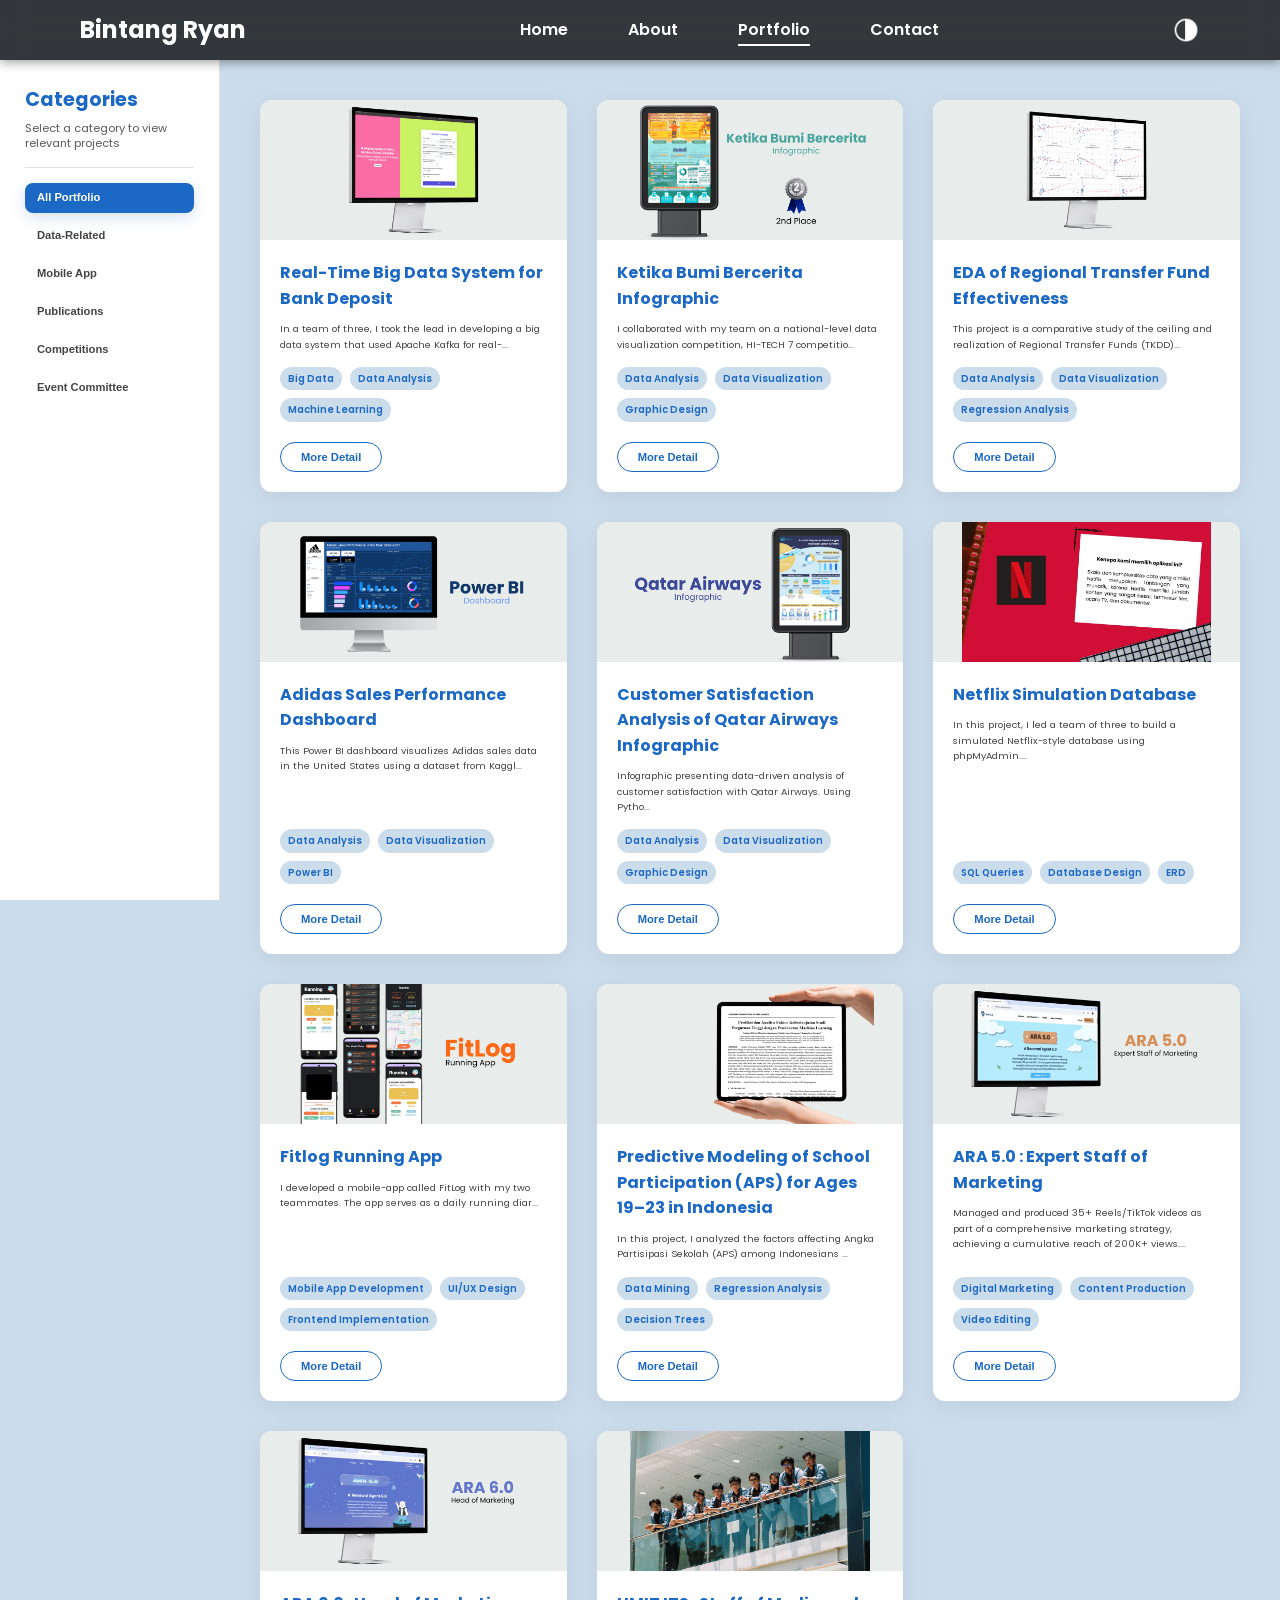
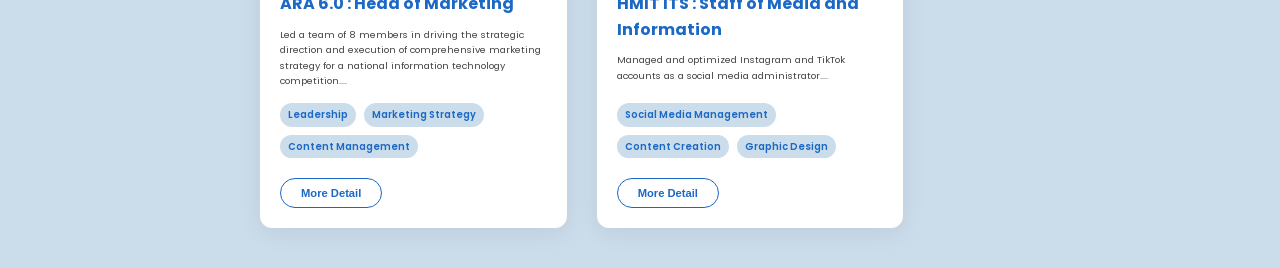
==== commit 7bdfa578: "mobile1" ====
--- a/portfolio.html
+++ b/portfolio.html
@@ -3,10 +3,15 @@
 <head>
     <meta charset="UTF-8">
     <meta name="viewport" content="width=device-width, initial-scale=1.0">
-    <title>Portofolio Bintang Ryan - IT Student | Data Science & Digital Marketing</title> <meta name="description" content="Portofolio proyek dan publikasi Bintang Ryan di bidang Data Science, Digital Marketing, UI/UX, dan Machine Learning."> <meta name="keywords" content="Bintang Ryan, Portofolio, IT Student, Data Science, Digital Marketing, ITS Surabaya, Machine Learning, UI/UX Design, Python, Power BI, SQL"> <meta name="author" content="Bintang Ryan">
+    <title>Portofolio Bintang Ryan - IT Student | Data Science & Digital Marketing</title>
+    <meta name="description" content="Portofolio proyek dan publikasi Bintang Ryan di bidang Data Science, Digital Marketing, UI/UX, dan Machine Learning.">
+    <meta name="keywords" content="Bintang Ryan, Portofolio, IT Student, Data Science, Digital Marketing, ITS Surabaya, Machine Learning, UI/UX Design, Python, Power BI, SQL">
+    <meta name="author" content="Bintang Ryan">
     <meta property="og:title" content="Portofolio Bintang Ryan - IT Student | Data Science & Digital Marketing">
     <meta property="og:description" content="Portofolio proyek dan publikasi Bintang Ryan di bidang Data Science, Digital Marketing, UI/UX, dan Machine Learning.">
-    <meta property="og:image" content="https://yourwebsite.com/assets/images/profilee.png"> <meta property="og:url" content="https://yourwebsite.com/portfolio.html"> <meta property="og:type" content="website">
+    <meta property="og:image" content="https://yourwebsite.com/assets/images/profilee.png">
+    <meta property="og:url" content="https://yourwebsite.com/portfolio.html">
+    <meta property="og:type" content="website">
 
     <link rel="stylesheet" href="style.css">
     <link href="https://fonts.googleapis.com/css2?family=Poppins:wght@300;400;600;700&display=swap" rel="stylesheet">
@@ -21,7 +26,11 @@
             <a href="index.html" class="logo"> Bintang Ryan
             </a>
             <ul class="nav-links">
-                <li><a href="index.html#home">Home</a></li> <li><a href="index.html#about">About</a></li> <li><a href="#portfolio">Portfolio</a></li> <li><a href="index.html#contact">Contact</a></li> </ul>
+                <li><a href="index.html#home">Home</a></li>
+                <li><a href="index.html#about">About</a></li>
+                <li><a href="#portfolio">Portfolio</a></li>
+                <li><a href="index.html#contact">Contact</a></li>
+            </ul>
             <button id="darkModeToggle" class="dark-mode-toggle" aria-label="Toggle dark mode">
                 <img id="darkModeIcon" src="assets/images/mode/lightmode.png" alt="Light Mode Icon" class="dark-mode-icon">
             </button>
@@ -67,7 +76,9 @@
 
     <div id="portfolio-modal" class="modal">
         <div class="modal-content">
-            <img id="modal-image" class="modal-preview-image" src="" alt="Project Preview" loading="lazy"> <h3 id="modal-title"></h3>
+            <span class="close-button">&times;</span>
+            <img id="modal-image" class="modal-preview-image" src="" alt="Project Preview" loading="lazy">
+            <h3 id="modal-title"></h3>
             <p id="modal-desc"></p>
             <div class="modal-links"></div>
             <br>
--- a/style.css
+++ b/style.css
@@ -5,9 +5,9 @@
     --background-color: #ffffff; /* White for background in light mode */
     --primary-color: #1c68c5; /* Blue for primary accents */
     --secondary-color: #CBDCEB; /* Light blue-gray for secondary accents/backgrounds */
-    --accent-color: #133E87; /* Darker blue for accent */
+    --accent-color: #1c68c5; /* Darker blue for accent */
     --footer-background-color: var(--text-color); /* Footer background is text color in light mode */
-    --navbar-background-color: rgba(0, 0, 0, 0.85); /* Latar belakang semi-transparan untuk light mode */
+    --navbar-background-color: rgba(0, 0, 0, 0.75); /* Latar belakang semi-transparan untuk light mode */
     --navbar-link-color: var(--background-color); /* Warna link diubah agar kontras */
     --navbar-link-hover-color: var(--secondary-color); /* Warna link saat hover */
     --mobile-menu-button-color: var(--background-color); /* Hamburger icon color */
@@ -22,7 +22,7 @@
     --portfolio-item-hover-transform: translateY(-20px);
     --filter-button-background: var(--background-color);
     --filter-button-color: var(--text-color);
-    --filter-button-hover-background: var(--accent-color);
+    --filter-button-hover-background: var(--primary-color);
     --filter-button-hover-color: var(--background-color);
     --filter-button-active-background: var(--accent-color);
     --filter-button-active-color: var(--background-color);
@@ -39,9 +39,9 @@
 body.dark-mode {
     --text-color: #f0f0f0; /* Light gray for text in dark mode */
     --background-color: #131313; /* Dark background */
-    --primary-color: #4cbaff ; /* Lighter blue for primary accents in dark mode */
+    --primary-color: #28b4ff ; /* Lighter blue for primary accents in dark mode */
     --secondary-color: #2c2c2c; /* Darker gray for secondary accents/backgrounds in dark mode */
-    --accent-color: #4cbaff; /* Slightly brighter blue for accent in dark mode */
+    --accent-color: #28b4ff; /* Slightly brighter blue for accent in dark mode */
     --footer-background-color: var(--text-color); /* Footer background is main background in dark mode */
     --navbar-background-color: rgba(255, 255, 255, 0.75); /* Latar belakang semi-transparan untuk light mode */
     --navbar-link-color: var(--background-color); /* Warna link diubah agar kontras */
@@ -91,7 +91,7 @@
 .container {
     max-width: 1200px;
     margin: 0 auto;
-    padding: 0 20px;
+    padding: 0 40px;
 }
 
 h1, h2, h3 {
@@ -141,44 +141,59 @@
     padding: 8px 24px;
     border-radius: 50px;
     font-weight: 600;
-    font-size: 1em;
+    font-size: 0.8em;
     transition: all 0.3s ease;
     text-align: center;
     cursor: pointer;
 }
 
+.btn-secondary {
+    background-color: transparent;
+    color: var(--primary-color);
+    border: 2px solid var(--primary-color);
+}
+
+.btn-secondary:hover {
+    background-color: var(--text-color);
+    color: var(--background-color);
+    border: 2px solid var(--text-color);
+    transform: translateY(-5px) scale(1.1);
+}
+
 .btn-primary {
     background-color: var(--primary-color);
     color: var(--background-color);
-    border: 2px solid var(--primary-color);
 }
 
 .btn-primary:hover {
-    background-color: transparent;
-    color: var(--primary-color);
-    transform: translateY(-5px) scale(1.1);
-}
-
-.btn-secondary {
-    background-color: var(--text-color);
-    color: var(--secondary-color);
-}
-
-.btn-secondary:hover {
     background-color: var(--secondary-color);
     color: var(--primary-color);
     transform: translateY(-5px) scale(1.1);
 }
 
-
-.navbar { position: fixed; top: 0; left: 0; width: 100%; background-color: var(--navbar-background-color); box-shadow: 0 2px 10px rgba(0, 0, 0, 0.4); z-index: 1000; padding: 6px 0; transition: background-color 0.3s ease, box-shadow 0.3s ease; backdrop-filter: blur(14px); }
+.btn-send {
+    background-color: var(--text-color);
+    border: 0px;
+    color: var(--background-color);
+}
+
+.btn-send:hover {
+    background-color: var(--primary-color);
+    color: var(--background-color);
+    transform: translateY(-5px) scale(1.1);
+}
+
+
+.navbar { position: fixed; top: 0; left: 0; width: 100%; background-color: var(--navbar-background-color); box-shadow: 0 2px 10px rgba(0, 0, 0, 0.4); z-index: 1000; padding: 6px 0; transition: background-color 0.3s ease, box-shadow 0.3s ease; backdrop-filter: blur(12px); }
 .navbar-content { display: flex; justify-content: space-between; align-items: center; min-height: 48px; /* TENTUKAN TINGGI MINIMAL NAVBAR */ }
 .navbar .logo { font-size: 1.5em; font-weight: 700; color: var(--navbar-link-color); }
 .navbar .nav-links { list-style: none; display: flex; }
 .navbar .nav-links li { margin-left: 60px; }
 .navbar .nav-links a { font-size: 1em; font-weight: 600; color: var(--navbar-link-color); transition: color 0.5s ease; position: relative; padding-bottom: 5px; overflow: hidden; }
-.navbar .nav-links a::after { content: ''; position: absolute; bottom: 0; left: 0; width: 0; height: 2px; background-color: var(--primary-color); transition: width 0.5s ease-out; }
-.navbar .nav-links a:hover::after { width: 100%; }
+.navbar .nav-links a::after { content: ''; position: absolute; bottom: 0; left: 0; width: 0; height: 2px; background-color: var(--background-color); transition: width 0.5s ease-out; }
+.navbar .nav-links a:hover::after,
+.navbar .nav-links a.active::after {width: 100%;}
+
 
 
 /* Mobile Menu Button (Hamburger) */
@@ -305,7 +320,24 @@
     transform: translateY(0);
     transition: opacity 0.6s cubic-bezier(0.23, 1, 0.32, 1), transform 0.6s cubic-bezier(0.23, 1, 0.32, 1);
 }
-
+/* ===== KODE CSS BARU UNTUK ANIMASI SECTION ===== */
+
+/* Mendefinisikan keyframes untuk animasi */
+@keyframes sectionAnimate {
+  from {
+    opacity: 0.7;
+    transform: scale(0.99);
+  }
+  to {
+    opacity: 1;
+    transform: scale(1);
+  }
+}
+
+/* Class yang akan kita panggil dari JavaScript untuk menjalankan animasi */
+.animate-section {
+  animation: sectionAnimate 0.7s ease-out;
+}
 .fade-in {
     opacity: 0;
 }
@@ -351,21 +383,38 @@
 
 
 /* Animasi Denyutan Warna untuk nama "Bintang Ryan" */
-#animated-name {
-    display: inline-block; /* Penting agar transisi warna berfungsi pada inline element */
-    animation: colorPulse 3s infinite alternate; /* Durasi 3 detik, berulang tak terbatas, bolak-balik */
-}
-
-/* Mendefinisikan keyframes untuk animasi denyutan warna */
+#animated-name span {
+    display: inline-block;
+    animation: colorPulse 2s infinite alternate;
+}
+
+#animated-name span:nth-child(1) { animation-delay: 0.1s; }
+#animated-name span:nth-child(2) { animation-delay: 0.2s; }
+#animated-name span:nth-child(3) { animation-delay: 0.3s; }
+#animated-name span:nth-child(4) { animation-delay: 0.4s; }
+#animated-name span:nth-child(5) { animation-delay: 0.5s; }
+#animated-name span:nth-child(6) { animation-delay: 0.6s; }
+#animated-name span:nth-child(7) { animation-delay: 0.7s; }
+#animated-name span:nth-child(8) { animation-delay: 0.8s; }
+#animated-name span:nth-child(9) { animation-delay: 0.9s; }
+#animated-name span:nth-child(10) { animation-delay: 1s; }
+#animated-name span:nth-child(11) { animation-delay: 1.1s; }
+#animated-name span:nth-child(12) { animation-delay: 1.2s; }
+#animated-name span:nth-child(13) { animation-delay: 1.3s; }
+#animated-name span:nth-child(14) { animation-delay: 1.4s; }
+
 @keyframes colorPulse {
     0% {
-        color: var(--primary-color); /* Warna awal */
+        color: var(--primary-color);
+        transform: scale(1);
     }
     50% {
-        color: var(--text-color); /* Warna di tengah animasi (lebih gelap atau berbeda) */
+        color: var(--text-color);
+        transform: scale(1);
     }
     100% {
-        color: var(--primary-color); /* Kembali ke warna awal */
+        color: var(--primary-color);
+        transform: scale(1);
     }
 }
 
@@ -444,106 +493,481 @@
     padding: 80px 0;
 }
 
-#about.about-section {
-    background-color: var(--background-color);
-    padding: 100px 0;
-    transition: background-color 0.8s ease;
-}
-
-#about.about-section h2 {
-    margin-bottom: 16px; /* Mungkin perlu disesuaikan dari 40px sebelumnya */
-}
-
 #contact.contact-section {
     background-color: var(--background-color);
     transition: background-color 0.8s ease;
 }
 
-/* --- About Section (Updated to match image) --- */
-/* --- About Section (Revisi untuk Tampilan Lebih Bersih) --- */
-/* --- About Section (Revisi Final Sesuai Permintaan) --- */
-#about.about-section {
+/* KUNCI PERBAIKAN: Beri padding atas pada section agar tidak tertutup navbar */
+#portfolio.portfolio-section {
+    padding-top: var(--navbar-height); /* Memberi ruang untuk navbar fixed di atasnya */
+    padding-bottom: 0;
+    padding-left: 0;
+    padding-right: 0;
+    background-color: var(--secondary-color);
+}
+
+#portfolio.portfolio-section .container {
+    max-width: 100%;
+    padding: 0;
+}
+
+.portfolio-main-content {
+    display: grid;
+    /* Ubah 280px menjadi lebih kecil, misalnya 220px */
+    grid-template-columns: 220px 1fr; 
+    align-items: flex-start;
+    gap: 0;
+}
+
+
+/* Bagian ini sudah benar, akan menempel pada posisi yang tepat karena parent-nya sudah diberi padding */
+.filter-buttons {
+    position: sticky;
+    top: var(--navbar-height);
+    height: calc(100vh - var(--navbar-height));
+    overflow-y: auto;
     background-color: var(--background-color);
-    padding: 100px 0;
-    transition: background-color 0.8s ease;
-}
-
-.about-content {
-    max-width: 1080px;
+    padding: 25px;
+    border-right: 1px solid #e0e0e0;
+}
+
+body.dark-mode .filter-buttons {
+    border-right-color: #2a2a2a;
+}
+
+.filter-intro h3 { font-size: 1.2em; margin-bottom: 5px; }
+.filter-intro p { font-size: 0.7em; opacity: 0.7; line-height: 1.4; }
+.filter-intro { padding-bottom: 15px; margin-bottom: 15px; border-bottom: 1px solid #e0e0e0; }
+body.dark-mode .filter-intro { border-bottom-color: #333; }
+
+.filter-btn {
+    display: block; width: 100%; background-color: transparent; border: none;
+    padding: 6px 12px; font-weight: 800; font-size: 0.7em; color: var(--text-color);
+    margin: 8px 0;
+    opacity: 0.8; cursor: pointer; transition: all 0.3s ease; text-align: left; border-radius: 8px;
+}
+
+.filter-btn:hover { background-color: var(--secondary-color); opacity: 1; }
+
+.filter-btn.active {
+    background-color: var(--primary-color); color: var(--background-color); font-weight: 800; opacity: 1;
+    box-shadow: 0 4px 15px rgba(28, 104, 197, 0.2);
+}
+
+.portfolio-grid-wrapper {
+    padding: 40px 40px;
+    min-height: calc(100vh - var(--navbar-height));
+}
+
+.portfolio-grid {
+    display: grid;
+    /* Ganti baris di bawah ini */
+    grid-template-columns: repeat(auto-fill, minmax(300px, 1fr)); 
+    /* Menjadi seperti ini */
+    grid-template-columns: repeat(3, 1fr);
+    gap: 30px;
+    transition: opacity 0.4s ease;
+}
+
+.portfolio-grid.refreshing { opacity: 0; }
+
+.portfolio-item {
+    background-color: var(--portfolio-item-background);
+    border-radius: 12px;
+    box-shadow: 0 5px 25px rgba(0, 0, 0, 0.07);
+    overflow: hidden;
+    transition: transform 0.3s ease, box-shadow 0.3s ease;
+    display: flex; flex-direction: column;
+}
+
+.portfolio-item:hover { transform: var(--portfolio-item-hover-transform); box-shadow: 0 12px 35px rgba(0, 0, 0, 0.1); }
+.portfolio-item img {
+    width: 100%;
+    height: 140px; /* Menjaga tinggi wadah gambar tetap sama */
+    object-fit: contain; /* KUNCI: Membuat seluruh gambar muat tanpa terpotong */
+    display: block;
+    background-color: #e8edec; /* Latar belakang untuk sisa ruang (mode terang) */
+    transition: background-color 0.3s ease;
+}
+.portfolio-item .item-info { padding: 20px; display: flex; flex-direction: column; flex-grow: 1; }
+.portfolio-item h3 { font-size: 1em; margin-bottom: 10px; color: var(--primary-color); }
+.portfolio-item .short-desc { font-size: 0.6em; margin-bottom: 15px; color: var(--text-color); flex-grow: 1; opacity: 0.8; }
+.portfolio-item .tags { display: flex; flex-wrap: wrap; gap: 8px; margin-bottom: 20px; }
+
+.portfolio-item .tags span {
+    background-color: var(--secondary-color); color: var(--primary-color);
+    font-size: 0.6em; font-weight: 600; padding: 4px 8px; border-radius: 20px;
+}
+
+body.dark-mode .portfolio-item .tags span { background-color: #333; }
+
+.portfolio-item .btn-detail {
+    background-color: transparent; color: var(--primary-color); border: 1px solid var(--primary-color);
+    padding: 8px 20px; border-radius: 50px; font-size: 0.7em; font-weight: 600;
+    transition: all 0.3s ease; align-self: flex-start; margin-top: auto;
+}
+
+.portfolio-item .btn-detail:hover { background-color: var(--primary-color); color: var(--portfolio-item-background); transform: none; }
+
+/* --- Contact Section --- */
+.contact-section {
+    text-align: center;
+    padding-bottom: 72px;
+}
+
+.contact-layout {
+    display: grid;
+    grid-template-columns: 1fr 1fr;
+    gap: 20px;
+    align-items: start;
+    text-align: left;
+    max-width: 1000px;
+    margin: 0 auto;
+}
+
+.contact-text h2{
+    text-align: left;
+    color: var(--primary-color);
+}
+
+.contact-text p {
+    font-size: 1em;
+    max-width: 400px;
+    text-align: left;
+}
+
+.contact-form {
     display: flex;
     flex-direction: column;
-    gap: 40px; /* Jarak antara bagian profil dan tech stack */
-}
-
-/* KUNCI 1: Grid untuk menyamakan posisi title */
-.about-grid {
+    gap: 20px;
+}
+
+.contact-form input,
+.contact-form textarea {
+    width: 100%;
+    padding: 12px;
+    border: 2px solid var(--contact-input-border);
+    border-radius: 8px;
+    background-color: var(--contact-input-background);
+    color: var(--text-color);
+    font-size: 1em;
+    transition: border-color 0.3s ease, background-color 0.5s ease, color 0.5s ease;
+}
+
+.contact-form input:focus,
+.contact-form textarea:focus {
+    outline: none;
+    border-color: var(--primary-color);
+}
+
+.contact-form textarea {
+    resize: vertical;
+}
+/* --- Bagian Footer Form yang Telah Diperbaiki --- */
+
+/* Wrapper untuk tombol dan social links */
+.form-footer {
+    display: flex;
+    align-items: center; /* KUNCI: Menyejajarkan semua item di dalamnya secara vertikal */
+    gap: 14px;           /* Jarak antara tombol dan grup social link */
+    margin-top: 10px;
+    flex-wrap: wrap;     /* Izinkan item turun ke bawah jika layar terlalu sempit */
+}
+
+.form-footer .btn-primary {
+    min-width: 100px;
+    margin: 0; /* Hapus margin default pada tombol */
+}
+
+/* Grup "or Find Me on" dan ikon */
+.social-links {
+    margin-top: 0;
+    display: flex;
+    align-items: center; /* Sejajarkan juga teks dan ikon di dalamnya */
+    gap: 15px;
+}
+
+.social-links p {
+    margin-bottom: 0;
+    font-size: 1em;
+    white-space: nowrap; /* Mencegah teks "or Find Me on" terpotong */
+}
+
+/* Ikon sosial media */
+.social-icons {
+    display: flex;       /* BENAR: Menggunakan flex, bukan 'cent' */
+    align-items: center; /* Sejajarkan ikon-ikon di dalamnya */
+    gap: 15px;
+    margin-left: 10px;
+}
+
+.social-icons a {
+    color: var(--social-icon-color);
+    font-size: 1.5em; /* Ukuran ikon sedikit disesuaikan agar pas */
+    line-height: 1;   /* Mencegah line-height aneh yang bisa mengganggu kesejajaran */
+    transition: transform 0.3s cubic-bezier(0.68, -0.55, 0.265, 1.55), color 0.3s ease;
+}
+
+.social-icons a:hover {
+    color: var(--social-icon-hover-color);
+    transform: translateY(-5px) scale(1.1);
+}
+
+.social-icons svg {
+    width: 32px;  /* Ukuran SVG disesuaikan */
+    height: 32px;
+    fill: currentColor;
+    display: block; /* Menghilangkan spasi ekstra di bawah SVG */
+}
+
+@keyframes shake {
+    10%, 90% { transform: translate3d(-1px, 0, 0); }
+    20%, 80% { transform: translate3d(2px, 0, 0); }
+    30%, 50%, 70% { transform: translate3d(-4px, 0, 0); }
+    40%, 60% { transform: translate3d(4px, 0, 0); }
+}
+
+
+/* --- Footer --- */
+.footer {
+    background-color: var(--footer-background-color);
+    color: var(--background-color);
+    text-align: center;
+    padding: 30px 0;
+    font-size: 0.9em;
+    transition: background-color 0.5s ease, color 0.5s ease;
+}
+
+/* --- MODAL (POP-UP) --- */
+.modal {
+    position: fixed; z-index: 1002; left: 0; top: 0; width: 100%; height: 100%; overflow: auto; background-color: rgba(0,0,0,0.6);
+    display: flex; align-items: center; justify-content: center; opacity: 0; visibility: hidden; transition: opacity 0.3s ease, visibility 0.3s ease;
+}
+
+.modal.show { opacity: 1; visibility: visible; }
+
+.modal-content {
+    background-color: var(--modal-background); margin: auto; padding: 35px; border-radius: 12px; box-shadow: 0 10px 40px rgba(0,0,0,0.25);
+    max-width: 640px; width: 90%; position: relative; transform: translateY(30px) scale(0.98); transition: transform 0.3s ease, background-color 0.3s ease;
+}
+
+.modal.show .modal-content { transform: translateY(0) scale(1); }
+
+.modal-preview-image {
+    max-width: 100%;      /* Gambar tidak akan melebihi lebar modal */
+    height: 320px;           /* Tinggi akan menyesuaikan secara otomatis untuk menjaga rasio aspek */
+    object-fit: contain;    /* Memastikan seluruh gambar (portrait/landscape) terlihat utuh */
+    display: block;         /* Untuk memastikan margin berfungsi dengan baik */
+    margin: 0 auto 25px;  /* Membuat gambar berada di tengah dan memberi jarak bawah */
+    border-radius: 8px;
+}
+
+.close-button {
+    color: var(--modal-close-button-color); font-size: 32px; font-weight: 300; position: absolute; top: 15px; right: 20px; cursor: pointer;
+    transition: color 0.3s ease, transform 0.3s ease;
+}
+
+.close-button:hover { color: var(--primary-color); transform: rotate(90deg); }
+
+#modal-title { font-size: 1.4em; color: var(--modal-h3-color); margin-bottom: 15px; }
+#modal-desc { font-size: 0.9em; line-height: 1.8; margin-bottom: 30px; opacity: 0.9; }
+#modal-desc ul { list-style-position: inside; padding-left: 5px; }
+.modal-links { display: flex; flex-wrap: wrap; gap: 20px; margin-top: 25px; padding-top: 20px; border-top: 1px solid var(--secondary-color); }
+.modal-links a { font-size: 0.8em; font-weight: 600; color: var(--primary-color); display: inline-flex; align-items: center; gap: 8px; transition: all 0.3s ease; }
+.modal-links a:hover { color: var(--accent-color); transform: translateY(-8px); }
+.modal-details-grid { display: grid; grid-template-columns: 1fr; gap: 30px; margin-top: 25px; }
+@media (min-width: 768px) { .modal-details-grid { grid-template-columns: 1fr 1fr; } }
+.modal-section-title { font-size: 1.4em; margin-bottom: 15px; color: var(--modal-h4-color); border-bottom: 1px solid var(--secondary-color); padding-bottom: 8px; text-align: left; }
+.modal-content .tech-logos { display: flex; flex-wrap: wrap; gap: 20px; align-items: center; }
+.modal-content .tech-logo-item { display: flex; align-items: center; gap: 10px; font-size: 0.8em; font-weight: 600; color: var(--tech-icon-item-color); }
+.modal-content .tech-logo-item img, .modal-content .tech-logo-item i { width: 35px; height: 35px; object-fit: contain; }
+.modal-content .tech-logo-item i { font-size: 35px; color: var(--modal-tech-logo-color); }
+.modal-content #modal-tech-tags.tags { display: flex; flex-wrap: wrap; gap: 10px; margin-top: 0; }
+
+.modal-content .tags span {
+    background-color: var(--secondary-color); color: var(--primary-color); font-size: 0.7em; font-weight: 600;
+    padding: 6px 14px; border-radius: 20px;
+}
+
+
+/* === KODE BARU UNTUK SECTION ABOUT ME YANG CANTIK === */
+
+#about.about-section {
+    background: var(--background-color); /* Latar belakang polos untuk tampilan modern */
+    padding: 100px 0;
+    overflow: hidden; /* Mencegah elemen animasi keluar dari batas */
+    transition: background-color 0.3s ease;
+}
+
+.about-main-flex {
+    display: flex;
+    align-items: center;
+    gap: 60px;
+    margin-bottom: 80px;
+}
+
+/* === KODE BARU UNTUK MOSAIK FOTO DI 'ABOUT ME' === */
+
+/* Wrapper untuk menampung grid mosaik */
+.about-photo-mosaic-wrapper {
+    flex-shrink: 0;
+    width: 45%; /* Sesuaikan lebar wrapper sesuai kebutuhan */
+}
+
+/* Grid untuk mosaik foto */
+.about-photo-mosaic {
     display: grid;
-    grid-template-columns: 1.5fr 1fr;
-    gap: 60px;
-    align-items: start; /* Mengubah dari 'center' ke 'start' agar title sejajar di atas */
-}
-
-/* Style untuk semua title di section about */
-.profile-label, .interest-label, .tech-stack-label {
-    display: inline-block;
+    grid-template-columns: repeat(2, 1fr);
+    grid-template-rows: repeat(2, 1fr);
+    gap: 15px;
+    height: 380px; /* Atur tinggi total mosaik */
+}
+
+
+
+.mosaic-item {
+    position: relative; /* Diperlukan untuk positioning absolut anak elemen */
+    overflow: hidden;   /* Kunci utama agar gambar tidak terlihat di luar kotak */
+    border-radius: 12px;
+}
+
+.mosaic-image {
+    width: 100%;
+    height: 100%;
+    object-fit: cover;
+    border-radius: 12px;
+    position: absolute; /* Tumpuk kedua gambar di posisi yang sama */
+    top: 0;
+    left: 0;
+    transition: transform 0.8s cubic-bezier(0.8, 0, 0.2, 1); /* Transisi untuk scroll */
+}
+
+.mosaic-image.visible {
+    transform: translateY(0); /* Posisi gambar yang sedang tampil */
+}
+
+.mosaic-image.hidden {
+    transform: translateY(100%); /* Posisi gambar berikutnya (di bawah) */
+}
+
+/* Mengatur posisi dan ukuran foto-foto di dalam grid */
+.mosaic-item:nth-child(1) {
+    grid-column: 1 / 2;
+    grid-row: 1 / 3; /* Foto ini akan mengambil 2 baris (lebih tinggi) */
+}
+.mosaic-item:nth-child(2) {
+    grid-column: 2 / 3;
+    grid-row: 1 / 2;
+}
+.mosaic-item:nth-child(3) {
+    grid-column: 2 / 3;
+    grid-row: 2 / 3;
+}
+.mosaic-item:nth-child(4) {
+    display: none; /* Foto ke-4 disembunyikan di layout ini, bisa ditambahkan jika ingin 4 foto */
+}
+
+/* CSS untuk modal mosaik */
+#about-mosaic-modal .modal-content {
+    max-width: 700px;
+    text-align: center;
+}
+
+#modal-mosaic-story {
+    font-size: 1em;
+    line-height: 1.6;
+    margin-top: 20px;
+    color: var(--text-color);
+    opacity: 0.9;
+}
+
+.about-text-wrapper {
+    flex-grow: 1;
+}
+
+.about-heading {
+    font-size: 1em;
+    font-weight: 600;
     color: var(--primary-color);
-    font-weight: 800;
-    font-size: 1.3em;
+    text-transform: uppercase;
+    letter-spacing: 2px;
+    margin-bottom: 8px;
+    text-align: left;
+}
+
+.about-subheading {
+    font-size: 2.5em; /* Lebih besar dan menonjol */
+    color: var(--text-color);
     margin-bottom: 20px;
-    padding-bottom: 5px;
-    border-bottom: 4px solid var(--primary-color);
-    text-transform:uppercase;
-    letter-spacing: 6px;
-}
-
-.about-text p {
-    margin-bottom: 24px;
-    font-size: 1em;
-    line-height: 2;
+    font-weight: 700;
+}
+
+.about-narrative {
+    font-size: 0.9em;
+    line-height: 1.6;
     text-align: justify;
     color: var(--text-color);
-    opacity: 0.9;
-}
-
-.about-interests {
-    padding: 0;
-    width: 100%;
-}
-
-.about-interests ul {
-    list-style: none;
-    padding: 0;
+    opacity: 0.85;
+    margin-bottom: 15px;
+}
+
+.about-narrative strong {
+    color: var(--primary-color);
+    font-weight: 600;
+}
+
+/* GRID KARTU MINAT */
+.about-interests-grid {
     display: grid;
-    grid-template-columns: 1fr 1fr;
-    gap: 15px 20px;
-}
-
-.about-interests ul li {
-    font-size: 1em;
-    font-weight: 400;
+    grid-template-columns: repeat(auto-fit, minmax(280px, 1fr));
+    gap: 30px;
+    margin-bottom: 80px;
+}
+
+.interest-card {
+    background: var(--secondary-color);
+    padding: 30px;
+    border-radius: 12px;
+    text-align: center;
+    border: 1px solid transparent;
+    transition: all 0.3s ease-in-out;
+}
+
+.interest-card:hover {
+    transform: translateY(-10px);
+    border-color: var(--primary-color);
+    background: var(--background-color);
+    box-shadow: 0 15px 35px rgba(0, 0, 0, 0.08);
+}
+
+.card-icon {
+    font-size: 2.5em;
+    color: var(--primary-color);
+    margin-bottom: 15px;
+    line-height: 1;
+}
+
+.card-title {
+    font-size: 1.2em;
     color: var(--text-color);
-    position: relative;
-    padding-left: 28px;
-    display: flex;
-    align-items: center;
-}
-
-.about-interests ul li::before {
-    content: '✔';
-    color: var(--primary-color);
-    font-size: 1.2em;
-    position: absolute;
-    left: 0;
-    top: 50%;
-    transform: translateY(-50%);
-}
-
-/* KUNCI 2: Mengubah posisi title tech stack ke kiri */
-.about-tech-stack {
-    text-align: center; /* Mengubah dari 'center' ke 'left' */
-}
-
-/* KUNCI 3: Membuat grid ikon full-width */
+    margin-bottom: 10px;
+}
+
+.card-desc {
+    font-size: 0.9em;
+    color: var(--text-color);
+    opacity: 0.7;
+}
+
+/* TECH STACK BARU */
+.tech-stack-title {
+    text-align: center;
+    font-size: 2em;
+    color: var(--text-color);
+    margin-bottom: 40px;
+}
+
 .tech-icons-grid {
     display: grid;
     /* Mengatur grid agar memiliki tepat 5 kolom */
@@ -555,13 +979,6 @@
     overflow: hidden; 
 }
 
-/* Pastikan CSS ini ada di file style.css Anda */
-/* --- Awal dari kode untuk Tech Stack --- */
-
-/* Menghapus gaya animasi lama dan menggantinya dengan yang baru */
-/* --- Awal dari KODE BARU untuk efek hover elegan --- */
-
-/* Gaya dasar untuk ikon, kita tambahkan transisi untuk kehalusan */
 .tech-icon-item {
     display: flex;
     flex-direction: column;
@@ -607,296 +1024,6 @@
 
 .tech-icon-item img:hover {
         transform: translateY(-5px) scale(1.1);
-
-}
-
-/* KUNCI PERBAIKAN: Beri padding atas pada section agar tidak tertutup navbar */
-#portfolio.portfolio-section {
-    padding-top: var(--navbar-height); /* Memberi ruang untuk navbar fixed di atasnya */
-    padding-bottom: 0;
-    padding-left: 0;
-    padding-right: 0;
-    background-color: var(--secondary-color);
-}
-
-#portfolio.portfolio-section .container {
-    max-width: 100%;
-    padding: 0;
-}
-
-.portfolio-main-content {
-    display: grid;
-    /* Ubah 280px menjadi lebih kecil, misalnya 220px */
-    grid-template-columns: 220px 1fr; 
-    align-items: flex-start;
-    gap: 0;
-}
-
-/* Bagian ini sudah benar, akan menempel pada posisi yang tepat karena parent-nya sudah diberi padding */
-.filter-buttons {
-    position: sticky;
-    top: var(--navbar-height);
-    height: calc(100vh - var(--navbar-height));
-    overflow-y: auto;
-    background-color: var(--background-color);
-    padding: 25px;
-    border-right: 1px solid #e0e0e0;
-}
-
-body.dark-mode .filter-buttons {
-    border-right-color: #2a2a2a;
-}
-
-.filter-intro h3 { font-size: 1.2em; margin-bottom: 5px; }
-.filter-intro p { font-size: 0.7em; opacity: 0.7; line-height: 1.4; }
-.filter-intro { padding-bottom: 15px; margin-bottom: 15px; border-bottom: 1px solid #e0e0e0; }
-body.dark-mode .filter-intro { border-bottom-color: #333; }
-
-.filter-btn {
-    display: block; width: 100%; background-color: transparent; border: none;
-    padding: 6px 12px; font-weight: 800; font-size: 0.7em; color: var(--text-color);
-    margin: 8px 0;
-    opacity: 0.8; cursor: pointer; transition: all 0.3s ease; text-align: left; border-radius: 8px;
-}
-
-.filter-btn:hover { background-color: var(--secondary-color); opacity: 1; }
-
-.filter-btn.active {
-    background-color: var(--primary-color); color: var(--background-color); font-weight: 800; opacity: 1;
-    box-shadow: 0 4px 15px rgba(28, 104, 197, 0.2);
-}
-
-.portfolio-grid-wrapper {
-    padding: 40px 40px;
-    min-height: calc(100vh - var(--navbar-height));
-}
-
-.portfolio-grid {
-    display: grid;
-    /* Ganti baris di bawah ini */
-    grid-template-columns: repeat(auto-fill, minmax(300px, 1fr)); 
-    /* Menjadi seperti ini */
-    grid-template-columns: repeat(3, 1fr);
-    gap: 30px;
-    transition: opacity 0.4s ease;
-}
-
-.portfolio-grid.refreshing { opacity: 0; }
-
-.portfolio-item {
-    background-color: var(--portfolio-item-background);
-    border-radius: 12px;
-    box-shadow: 0 5px 25px rgba(0, 0, 0, 0.07);
-    overflow: hidden;
-    transition: transform 0.3s ease, box-shadow 0.3s ease;
-    display: flex; flex-direction: column;
-}
-
-.portfolio-item:hover { transform: var(--portfolio-item-hover-transform); box-shadow: 0 12px 35px rgba(0, 0, 0, 0.1); }
-.portfolio-item img {
-    width: 100%;
-    height: 160px; /* Menjaga tinggi wadah gambar tetap sama */
-    object-fit: contain; /* KUNCI: Membuat seluruh gambar muat tanpa terpotong */
-    display: block;
-    background-color: #e8edec; /* Latar belakang untuk sisa ruang (mode terang) */
-    transition: background-color 0.3s ease;
-}
-.portfolio-item .item-info { padding: 20px; display: flex; flex-direction: column; flex-grow: 1; }
-.portfolio-item h3 { font-size: 1em; margin-bottom: 10px; color: var(--primary-color); }
-.portfolio-item .short-desc { font-size: 0.6em; margin-bottom: 15px; color: var(--text-color); flex-grow: 1; opacity: 0.8; }
-.portfolio-item .tags { display: flex; flex-wrap: wrap; gap: 8px; margin-bottom: 20px; }
-
-.portfolio-item .tags span {
-    background-color: var(--secondary-color); color: var(--primary-color);
-    font-size: 0.6em; font-weight: 600; padding: 4px 8px; border-radius: 20px;
-}
-
-body.dark-mode .portfolio-item .tags span { background-color: #333; }
-
-.portfolio-item .btn-detail {
-    background-color: transparent; color: var(--primary-color); border: 1px solid var(--primary-color);
-    padding: 8px 20px; border-radius: 50px; font-size: 0.7em; font-weight: 600;
-    transition: all 0.3s ease; align-self: flex-start; margin-top: auto;
-}
-
-.portfolio-item .btn-detail:hover { background-color: var(--primary-color); color: var(--portfolio-item-background); transform: none; }
-
-/* --- Contact Section --- */
-.contact-section {
-    text-align: center;
-    padding-bottom: 72px;
-}
-
-.contact-layout {
-    display: grid;
-    grid-template-columns: 1fr 1fr;
-    gap: 20px;
-    align-items: start;
-    text-align: left;
-    max-width: 1000px;
-    margin: 0 auto;
-}
-
-.contact-text h2, .contact-text p {
-    text-align: left;
-}
-
-.contact-text p {
-    font-size: 1em;
-    max-width: 400px;
-}
-
-.contact-form {
-    display: flex;
-    flex-direction: column;
-    gap: 20px;
-}
-
-.contact-form input,
-.contact-form textarea {
-    width: 100%;
-    padding: 12px;
-    border: 2px solid var(--contact-input-border);
-    border-radius: 8px;
-    background-color: var(--contact-input-background);
-    color: var(--text-color);
-    font-size: 1em;
-    transition: border-color 0.3s ease, background-color 0.5s ease, color 0.5s ease;
-}
-
-.contact-form input:focus,
-.contact-form textarea:focus {
-    outline: none;
-    border-color: var(--primary-color);
-}
-
-.contact-form textarea {
-    resize: vertical;
-}
-/* --- Bagian Footer Form yang Telah Diperbaiki --- */
-
-/* Wrapper untuk tombol dan social links */
-.form-footer {
-    display: flex;
-    align-items: center; /* KUNCI: Menyejajarkan semua item di dalamnya secara vertikal */
-    gap: 14px;           /* Jarak antara tombol dan grup social link */
-    margin-top: 10px;
-    flex-wrap: wrap;     /* Izinkan item turun ke bawah jika layar terlalu sempit */
-}
-
-.form-footer .btn-primary {
-    min-width: 100px;
-    margin: 0; /* Hapus margin default pada tombol */
-}
-
-/* Grup "or Find Me on" dan ikon */
-.social-links {
-    margin-top: 0;
-    display: flex;
-    align-items: center; /* Sejajarkan juga teks dan ikon di dalamnya */
-    gap: 15px;
-}
-
-.social-links p {
-    margin-bottom: 0;
-    font-size: 1em;
-    white-space: nowrap; /* Mencegah teks "or Find Me on" terpotong */
-}
-
-/* Ikon sosial media */
-.social-icons {
-    display: flex;       /* BENAR: Menggunakan flex, bukan 'cent' */
-    align-items: center; /* Sejajarkan ikon-ikon di dalamnya */
-    gap: 15px;
-    margin-left: 10px;
-}
-
-.social-icons a {
-    color: var(--social-icon-color);
-    font-size: 1.5em; /* Ukuran ikon sedikit disesuaikan agar pas */
-    line-height: 1;   /* Mencegah line-height aneh yang bisa mengganggu kesejajaran */
-    transition: transform 0.3s cubic-bezier(0.68, -0.55, 0.265, 1.55), color 0.3s ease;
-}
-
-.social-icons a:hover {
-    color: var(--social-icon-hover-color);
-    transform: translateY(-5px) scale(1.1);
-}
-
-.social-icons svg {
-    width: 32px;  /* Ukuran SVG disesuaikan */
-    height: 32px;
-    fill: currentColor;
-    display: block; /* Menghilangkan spasi ekstra di bawah SVG */
-}
-
-@keyframes shake {
-    10%, 90% { transform: translate3d(-1px, 0, 0); }
-    20%, 80% { transform: translate3d(2px, 0, 0); }
-    30%, 50%, 70% { transform: translate3d(-4px, 0, 0); }
-    40%, 60% { transform: translate3d(4px, 0, 0); }
-}
-
-
-/* --- Footer --- */
-.footer {
-    background-color: var(--footer-background-color);
-    color: var(--background-color);
-    text-align: center;
-    padding: 30px 0;
-    font-size: 0.9em;
-    transition: background-color 0.5s ease, color 0.5s ease;
-}
-
-/* --- MODAL (POP-UP) --- */
-.modal {
-    position: fixed; z-index: 1002; left: 0; top: 0; width: 100%; height: 100%; overflow: auto; background-color: rgba(0,0,0,0.6);
-    display: flex; align-items: center; justify-content: center; opacity: 0; visibility: hidden; transition: opacity 0.3s ease, visibility 0.3s ease;
-}
-
-.modal.show { opacity: 1; visibility: visible; }
-
-.modal-content {
-    background-color: var(--modal-background); margin: auto; padding: 35px; border-radius: 12px; box-shadow: 0 10px 40px rgba(0,0,0,0.25);
-    max-width: 640px; width: 90%; position: relative; transform: translateY(30px) scale(0.98); transition: transform 0.3s ease, background-color 0.3s ease;
-}
-
-.modal.show .modal-content { transform: translateY(0) scale(1); }
-
-.modal-preview-image {
-    max-width: 100%;      /* Gambar tidak akan melebihi lebar modal */
-    height: 320px;           /* Tinggi akan menyesuaikan secara otomatis untuk menjaga rasio aspek */
-    object-fit: contain;    /* Memastikan seluruh gambar (portrait/landscape) terlihat utuh */
-    display: block;         /* Untuk memastikan margin berfungsi dengan baik */
-    margin: 0 auto 25px;  /* Membuat gambar berada di tengah dan memberi jarak bawah */
-    border-radius: 8px;
-}
-
-.close-button {
-    color: var(--modal-close-button-color); font-size: 32px; font-weight: 300; position: absolute; top: 15px; right: 20px; cursor: pointer;
-    transition: color 0.3s ease, transform 0.3s ease;
-}
-
-.close-button:hover { color: var(--primary-color); transform: rotate(90deg); }
-
-#modal-title { font-size: 1.4em; color: var(--modal-h3-color); margin-bottom: 15px; }
-#modal-desc { font-size: 0.9em; line-height: 1.8; margin-bottom: 30px; opacity: 0.9; }
-#modal-desc ul { list-style-position: inside; padding-left: 5px; }
-.modal-links { display: flex; flex-wrap: wrap; gap: 20px; margin-top: 25px; padding-top: 20px; border-top: 1px solid var(--secondary-color); }
-.modal-links a { font-size: 1em; font-weight: 600; color: var(--primary-color); display: inline-flex; align-items: center; gap: 8px; transition: all 0.3s ease; }
-.modal-links a:hover { color: var(--accent-color); transform: translateY(-2px); }
-.modal-details-grid { display: grid; grid-template-columns: 1fr; gap: 30px; margin-top: 25px; }
-@media (min-width: 768px) { .modal-details-grid { grid-template-columns: 1fr 1fr; } }
-.modal-section-title { font-size: 1.4em; margin-bottom: 15px; color: var(--modal-h4-color); border-bottom: 1px solid var(--secondary-color); padding-bottom: 8px; text-align: left; }
-.modal-content .tech-logos { display: flex; flex-wrap: wrap; gap: 20px; align-items: center; }
-.modal-content .tech-logo-item { display: flex; align-items: center; gap: 10px; font-size: 0.8em; font-weight: 600; color: var(--tech-icon-item-color); }
-.modal-content .tech-logo-item img, .modal-content .tech-logo-item i { width: 35px; height: 35px; object-fit: contain; }
-.modal-content .tech-logo-item i { font-size: 35px; color: var(--modal-tech-logo-color); }
-.modal-content #modal-tech-tags.tags { display: flex; flex-wrap: wrap; gap: 10px; margin-top: 0; }
-
-.modal-content .tags span {
-    background-color: var(--secondary-color); color: var(--primary-color); font-size: 0.7em; font-weight: 600;
-    padding: 6px 14px; border-radius: 20px;
 }
 
 /* --- Responsif (Media Queries) --- */
@@ -904,55 +1031,115 @@
     .navbar .nav-links { display: none; }
     .mobile-menu-button { display: block; position: absolute; right: 20px; top: 15px; }
     .dark-mode-toggle { display: block; position: absolute; right: 70px; top: 15px; z-index: 1001; }
-
-    /* Portfolio Page Responsive */
+    
+    .hero-content {
+        flex-direction: column-reverse; /* Gambar di atas, teks di bawah */
+        text-align: center;
+        gap: 20px;
+        padding-bottom: 40px;
+    }
+
+    .hero-content .profile-pic {
+        width: 250px;
+        height: 250px;
+        margin-bottom: 20px;
+    }
+
+    .hero-content .text-content {
+        order: 2;
+        text-align: center;
+        max-width: 100%;
+    }
+    
+    .hero-content .cta-buttons {
+        justify-content: center;
+    }
+    
+    .about-main-flex {
+        flex-direction: column;
+        gap: 40px;
+    }
+    
+    .about-photo-mosaic-wrapper {
+        width: 100%;
+        max-width: 400px;
+    }
+
+    .about-text-wrapper, .about-heading, .about-subheading {
+        text-align: center;
+    }
+
+    .contact-layout {
+        grid-template-columns: 1fr;
+        gap: 40px;
+    }
+
+    .contact-text {
+        text-align: center;
+    }
+
+    .contact-text h2, .contact-text p {
+        text-align: center;
+        max-width: 100%;
+    }
+
     #portfolio.portfolio-section { padding-top: var(--navbar-height); }
 
     .portfolio-main-content {
-        display: grid;
-        /* Baris ini yang akan kita ubah */
-        grid-template-columns: 280px 1fr; 
-        align-items: flex-start;
-        gap: 0;
+        grid-template-columns: 1fr; /* Filter di atas, grid di bawah */
     }
 
     .filter-buttons {
         position: static;
         height: auto;
         overflow-y: visible;
-        background-color: var(--background-color);
-        padding: 20px;
         border: none;
         width: 100%;
-        flex-direction: column; /* Ubah menjadi kolom lagi */
-        align-items: stretch; /* Tombol jadi full-width */
+        flex-direction: row; /* Kembali ke baris */
+        flex-wrap: wrap; /* Izinkan tombol untuk wrap */
+        justify-content: center; /* Tombol di tengah */
+        gap: 10px;
+        padding: 20px 15px;
     }
 
     .filter-btn {
-        width: 100%;
+        width: auto; /* Lebar otomatis */
+        flex-grow: 1;
         text-align: center;
     }
 
     .portfolio-grid-wrapper {
-        padding: 40px 20px;
+        padding: 20px;
+    }
+    
+    .portfolio-grid {
+        grid-template-columns: repeat(auto-fill, minmax(280px, 1fr));
+    }
+
+    .tech-icons-grid {
+        grid-template-columns: repeat(3, 1fr);
     }
 }
 
 @media (max-width: 768px) {
+    .container {
+        padding: 0 20px;
+    }
+
     h1 { font-size: 2.5em; }
     h2 { font-size: 2.0em; }
     
-    .hero-content {
-        flex-direction: column;
-        text-align: center;
-    }
-
-    .hero-content .text-content {
-        max-width: 100%;
-    }
-
-    .about-grid {
+    .hero-section {
+        align-items: center; /* Pusatkan konten vertikal */
+    }
+
+    .about-interests-grid {
         grid-template-columns: 1fr;
+    }
+
+    .tech-icons-grid {
+        grid-template-columns: repeat(3, 1fr);
+        gap: 20px;
     }
 }
 
@@ -963,8 +1150,34 @@
     .container {
         padding: 0 15px;
     }
-
+    
+    .hero-content .profile-pic {
+        width: 200px;
+        height: 200px;
+    }
+
+    .portfolio-grid {
+        grid-template-columns: 1fr; /* Satu kolom di layar sangat kecil */
+    }
+    
     .portfolio-grid-wrapper {
-        padding: 30px 15px;
+        padding: 20px 15px;
+    }
+
+    .tech-icons-grid {
+        grid-template-columns: repeat(2, 1fr);
+    }
+    
+    .modal-content {
+        padding: 25px;
+        width: 95%;
+    }
+
+    .modal-preview-image {
+        height: 250px;
+    }
+
+    #modal-title {
+        font-size: 1.2em;
     }
 }
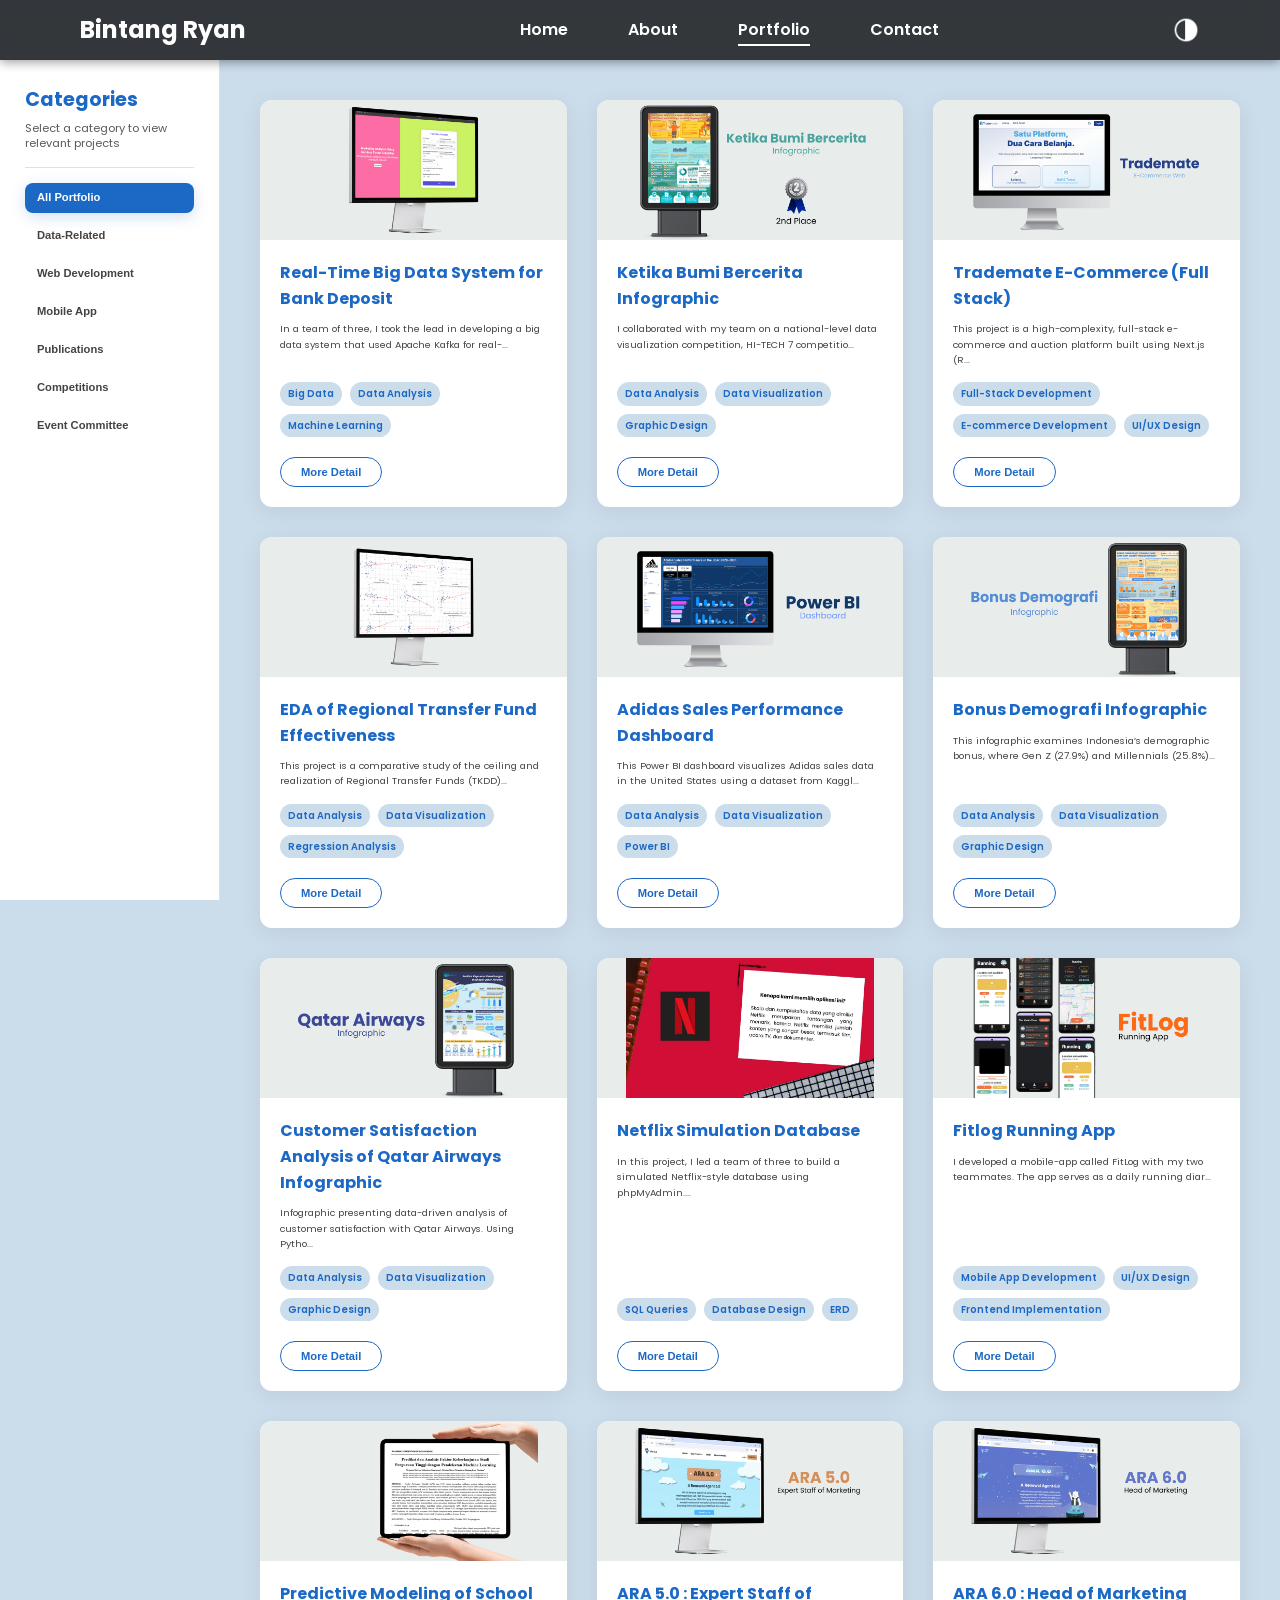
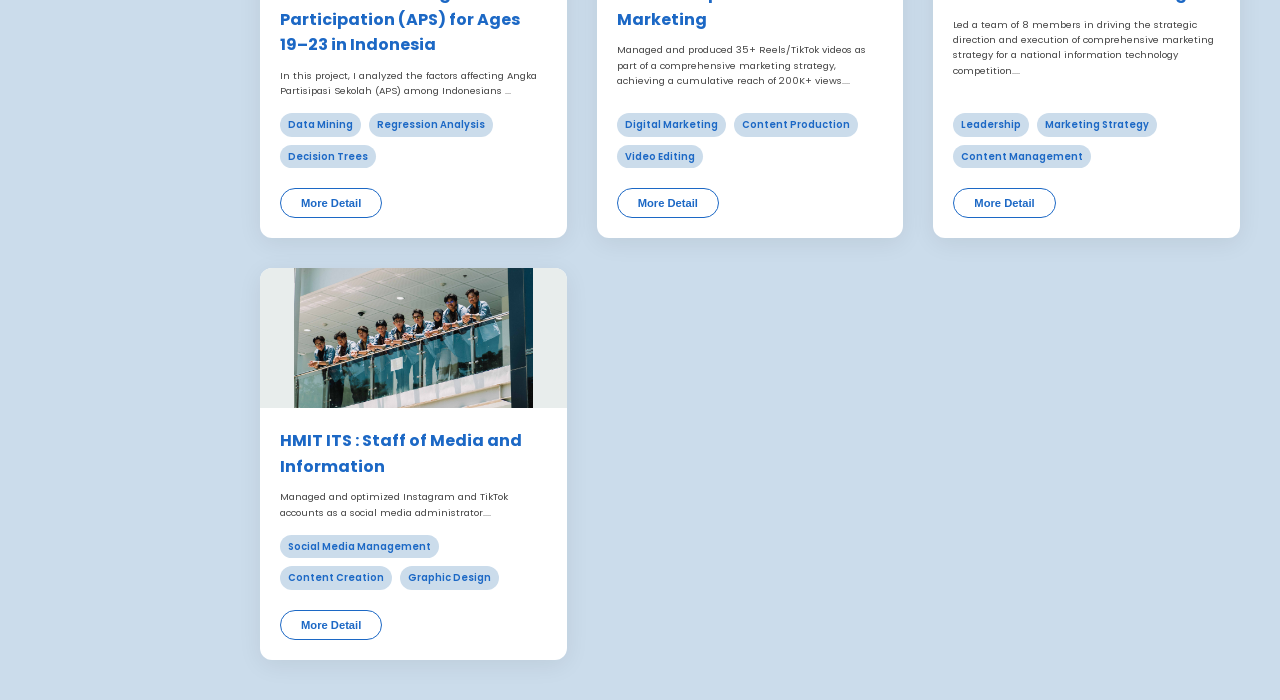
==== commit 89410998: "v2" ====
--- a/portfolio.html
+++ b/portfolio.html
@@ -59,6 +59,7 @@
                         </div>
                         <a href="#" class="filter-btn active" data-filter="all">All Portfolio</a>
                         <a href="#" class="filter-btn" data-filter="data-related">Data-Related</a>
+                        <a href="#" class="filter-btn" data-filter="web">Web Development</a>
                         <a href="#" class="filter-btn" data-filter="mobile-app">Mobile App</a>
                         <a href="#" class="filter-btn" data-filter="publication">Publications</a>
                         <a href="#" class="filter-btn" data-filter="competition">Competitions</a>
@@ -77,12 +78,16 @@
     <div id="portfolio-modal" class="modal">
         <div class="modal-content">
             <span class="close-button">&times;</span>
-            <img id="modal-image" class="modal-preview-image" src="" alt="Project Preview" loading="lazy">
+            
+            <div class="modal-image-wrapper">
+                <img id="modal-image" class="modal-preview-image" src="" alt="Project Preview" loading="lazy">
+                <button id="modal-prev-btn" class="modal-nav-btn modal-prev-btn" aria-label="Previous Image"><i class="fas fa-chevron-left"></i></button>
+                <button id="modal-next-btn" class="modal-nav-btn modal-next-btn" aria-label="Next Image"><i class="fas fa-chevron-right"></i></button>
+            </div>
+            
             <h3 id="modal-title"></h3>
             <p id="modal-desc"></p>
-            <div class="modal-links"></div>
-            <br>
-            <br>
+            
             <div class="modal-details-grid">
                 <div>
                     <h4 class="modal-section-title">Technologies Used</h4>
@@ -93,6 +98,8 @@
                     <div id="modal-tech-tags" class="tags"></div>
                 </div>
             </div>
+            
+            <div class="modal-links"></div>
         </div>
     </div>
 
--- a/style.css
+++ b/style.css
@@ -1,4 +1,4 @@
-/* Variabel Warna */
+/* 1. ROOT & THEME VARIABLES */
 :root {
     --navbar-height: 60px;
     --text-color: #151515; /* Dark gray/nearly black for text in light mode */
@@ -6,20 +6,20 @@
     --primary-color: #1c68c5; /* Blue for primary accents */
     --secondary-color: #CBDCEB; /* Light blue-gray for secondary accents/backgrounds */
     --accent-color: #1c68c5; /* Darker blue for accent */
-    --footer-background-color: var(--text-color); /* Footer background is text color in light mode */
-    --navbar-background-color: rgba(0, 0, 0, 0.75); /* Latar belakang semi-transparan untuk light mode */
-    --navbar-link-color: var(--background-color); /* Warna link diubah agar kontras */
-    --navbar-link-hover-color: var(--secondary-color); /* Warna link saat hover */
-    --mobile-menu-button-color: var(--background-color); /* Hamburger icon color */
-    --mobile-nav-background: var(--background-color); /* Mobile nav background */
-    --mobile-nav-link-color: var(--text-color); /* Mobile nav link color */
-    --modal-background: var(--background-color); /* Modal background */
-    --modal-close-button-color: var(--text-color); /* Modal close button color */
-    --modal-h3-color: var(--primary-color); /* Modal h3 color */
-    --modal-h4-color: var(--text-color); /* Modal h4 color */
-    --modal-tech-logo-color: var(--primary-color); /* Modal tech logo icon color */
-    --portfolio-item-background: var(--background-color); /* Portfolio item background */
-    --portfolio-item-hover-transform: translateY(-20px);
+    --footer-background-color: var(--text-color);
+    --navbar-background-color: rgba(0, 0, 0, 0.75);
+    --navbar-link-color: var(--background-color);
+    --navbar-link-hover-color: var(--secondary-color);
+    --mobile-menu-button-color: var(--background-color);
+    --mobile-nav-background: var(--background-color);
+    --mobile-nav-link-color: var(--text-color);
+    --modal-background: var(--background-color);
+    --modal-close-button-color: var(--text-color);
+    --modal-h3-color: var(--primary-color);
+    --modal-h4-color: var(--text-color);
+    --modal-tech-logo-color: var(--primary-color);
+    --portfolio-item-background: var(--background-color);
+    --portfolio-item-hover-transform: translateY(-5px);
     --filter-button-background: var(--background-color);
     --filter-button-color: var(--text-color);
     --filter-button-hover-background: var(--primary-color);
@@ -37,25 +37,25 @@
 }
 
 body.dark-mode {
-    --text-color: #f0f0f0; /* Light gray for text in dark mode */
-    --background-color: #131313; /* Dark background */
-    --primary-color: #28b4ff ; /* Lighter blue for primary accents in dark mode */
-    --secondary-color: #2c2c2c; /* Darker gray for secondary accents/backgrounds in dark mode */
-    --accent-color: #28b4ff; /* Slightly brighter blue for accent in dark mode */
-    --footer-background-color: var(--text-color); /* Footer background is main background in dark mode */
-    --navbar-background-color: rgba(255, 255, 255, 0.75); /* Latar belakang semi-transparan untuk light mode */
-    --navbar-link-color: var(--background-color); /* Warna link diubah agar kontras */
-    --navbar-link-hover-color: var(--secondary-color); /* Warna link saat hover */
-    --mobile-menu-button-color:  #1A1A1A; /* Dark background */
-    --mobile-nav-background: var(--secondary-color); /* Mobile nav background */
-    --mobile-nav-link-color: #f0f0f0; /* Mobile nav link color */
-    --modal-background: #181818; /* Modal background */
-    --modal-close-button-color: #f0f0f0; /* Modal close button color */
-    --modal-h3-color: var(--primary-color); /* Modal h3 color */
-    --modal-h4-color: #f0f0f0; /* Modal h4 color */
-    --modal-tech-logo-color: var(--primary-color); /* Modal tech logo icon color */
-    --portfolio-item-background: var(--background-color); /* Portfolio item background */
-    --portfolio-item-hover-transform: translateY(-20px); /* Less dramatic hover for dark mode */
+    --text-color: #f0f0f0;
+    --background-color: #131313;
+    --primary-color: #28b4ff ;
+    --secondary-color: #2c2c2c;
+    --accent-color: #28b4ff;
+    --footer-background-color: var(--text-color);
+    --navbar-background-color: rgba(255, 255, 255, 0.75);
+    --navbar-link-color: var(--background-color);
+    --navbar-link-hover-color: var(--secondary-color);
+    --mobile-menu-button-color:  #1A1A1A;
+    --mobile-nav-background: var(--secondary-color);
+    --mobile-nav-link-color: #f0f0f0;
+    --modal-background: #181818;
+    --modal-close-button-color: #f0f0f0;
+    --modal-h3-color: var(--primary-color);
+    --modal-h4-color: #f0f0f0;
+    --modal-tech-logo-color: var(--primary-color);
+    --portfolio-item-background: var(--background-color);
+    --portfolio-item-hover-transform: translateY(-5px);
     --filter-button-background: var(--background-color);
     --filter-button-color: #f0f0f0;
     --filter-button-hover-background: var(--primary-color);
@@ -71,13 +71,10 @@
     --about-interest-bullet-color: var(--primary-color);
     --tech-icon-item-color: #f0f0f0;
 }
-
-/* Reset dan Base Styles */
-* {
-    margin: 0;
-    padding: 0;
-    box-sizing: border-box;
-}
+body.dark-mode .hero-content .profile-pic { background-color: #b4b4b4; }
+
+/* 2. BASE & TYPOGRAPHY */
+* { margin: 0; padding: 0; box-sizing: border-box; }
 
 body {
     font-family: 'Poppins', sans-serif;
@@ -85,59 +82,24 @@
     background-color: var(--background-color);
     line-height: 1.6;
     scroll-behavior: smooth;
-    transition: background-color 0.3s ease, color 0.3s ease; /* Smooth transition for color changes */
-}
-
-.container {
-    max-width: 1200px;
-    margin: 0 auto;
-    padding: 0 40px;
-}
-
-h1, h2, h3 {
-    color: var(--text-color);
-    margin-bottom: 20px;
-    font-weight: 700;
-}
-
-h1 {
-    font-size: 3.2em; /* Sekitar 56px */
-    line-height: 1.1;
-}
-
-h2 {
-    font-size: 2.8em; /* Sekitar 44px */
-    text-align: center;
-    margin-bottom: 40px;
-}
-
-h3 {
-    font-size: 1.8em;
-    margin-bottom: 15px;
-    color: var(--primary-color);
-}
-
-p {
-    font-size: 1.1em; /* Sekitar 17.6px */
-}
-
-a {
-    color: var(--primary-color);
-    text-decoration: none;
-    transition: color 0.4s ease;
-}
-
-a:hover {
-    color: var(--accent-color);
-}
-
-.primary-color {
-    color: var(--primary-color);
-}
-
-/* Tombol */
+    transition: background-color 0.3s ease, color 0.3s ease;
+}
+
+.container { max-width: 1200px; margin: 0 auto; padding: 0 40px; }
+
+h1, h2, h3 { color: var(--text-color); margin-bottom: 20px; font-weight: 700; }
+h1 { font-size: 3.2em; line-height: 1.1; }
+h2 { font-size: 2.8em; text-align: center; margin-bottom: 40px; }
+h3 { font-size: 1.8em; margin-bottom: 15px; color: var(--primary-color); }
+p { font-size: 1.1em; }
+
+a { color: var(--primary-color); text-decoration: none; transition: color 0.4s ease; }
+a:hover { color: var(--accent-color); }
+.primary-color { color: var(--primary-color); }
+
+/* 3. BUTTONS & CTAS */
 .btn {
-    display: inline-0block;
+    display: inline-block;
     padding: 8px 24px;
     border-radius: 50px;
     font-weight: 600;
@@ -146,248 +108,72 @@
     text-align: center;
     cursor: pointer;
 }
-
-.btn-secondary {
-    background-color: transparent;
-    color: var(--primary-color);
-    border: 2px solid var(--primary-color);
-}
-
-.btn-secondary:hover {
-    background-color: var(--text-color);
-    color: var(--background-color);
-    border: 2px solid var(--text-color);
-    transform: translateY(-5px) scale(1.1);
-}
-
-.btn-primary {
-    background-color: var(--primary-color);
-    color: var(--background-color);
-}
-
-.btn-primary:hover {
-    background-color: var(--secondary-color);
-    color: var(--primary-color);
-    transform: translateY(-5px) scale(1.1);
-}
-
-.btn-send {
-    background-color: var(--text-color);
-    border: 0px;
-    color: var(--background-color);
-}
-
-.btn-send:hover {
-    background-color: var(--primary-color);
-    color: var(--background-color);
-    transform: translateY(-5px) scale(1.1);
-}
-
-
+.btn-secondary { background-color: transparent; color: var(--text-color); border: 2px solid var(--text-color); }
+.btn-secondary:hover { background-color: transparent; color: var(--primary-color); border: 2px solid var(--primary-color); transform: translateY(-5px) scale(1.1); }
+.btn-primary { background-color: var(--text-color); color: var(--background-color); }
+.btn-primary:hover { background-color: var(--primary-color); color: var(--background-color); transform: translateY(-5px) scale(1.1); }
+.btn-send { background-color: var(--text-color); border: 0; color: var(--background-color); }
+.btn-send:hover { background-color: var(--primary-color); color: var(--background-color); transform: translateY(-5px) scale(1.1); }
+
+/* New CV Text Link Style */
+.hero-content .cta-buttons .btn-cv-text {
+    display: inline-flex;
+    align-items: center;
+    gap: 8px;
+    font-weight: 600;
+    font-size: 1em;
+    color: var(--text-color);
+    transition: all 0.3s ease;
+    padding: 8px 10px;
+    border-radius: 4px;
+    margin: 0;
+}
+.hero-content .cta-buttons .btn-cv-text i { font-size: 1em; }
+.hero-content .cta-buttons .btn-cv-text:hover { color: var(--primary-color); transform: translateY(-2px) scale(1.02); }
+
+
+/* 4. NAVIGATION & MOBILE */
 .navbar { position: fixed; top: 0; left: 0; width: 100%; background-color: var(--navbar-background-color); box-shadow: 0 2px 10px rgba(0, 0, 0, 0.4); z-index: 1000; padding: 6px 0; transition: background-color 0.3s ease, box-shadow 0.3s ease; backdrop-filter: blur(12px); }
-.navbar-content { display: flex; justify-content: space-between; align-items: center; min-height: 48px; /* TENTUKAN TINGGI MINIMAL NAVBAR */ }
+.navbar-content { display: flex; justify-content: space-between; align-items: center; min-height: 48px; }
 .navbar .logo { font-size: 1.5em; font-weight: 700; color: var(--navbar-link-color); }
 .navbar .nav-links { list-style: none; display: flex; }
 .navbar .nav-links li { margin-left: 60px; }
 .navbar .nav-links a { font-size: 1em; font-weight: 600; color: var(--navbar-link-color); transition: color 0.5s ease; position: relative; padding-bottom: 5px; overflow: hidden; }
 .navbar .nav-links a::after { content: ''; position: absolute; bottom: 0; left: 0; width: 0; height: 2px; background-color: var(--background-color); transition: width 0.5s ease-out; }
-.navbar .nav-links a:hover::after,
-.navbar .nav-links a.active::after {width: 100%;}
-
-
+.navbar .nav-links a:hover::after, .navbar .nav-links a.active::after { width: 100%; }
 
 /* Mobile Menu Button (Hamburger) */
-.mobile-menu-button {
-    display: none;
-    background: none;
-    border: none;
-    cursor: pointer;
-    padding: 10px;
-    position: relative; /* Untuk animasi bar */
-    z-index: 1001; /* Pastikan di atas menu mobile */
-}
-
-.mobile-menu-button .bar {
-    display: block;
-    width: 25px;
-    height: 3px;
-    background-color: var(--mobile-menu-button-color);
-    margin: 5px auto;
-    transition: all 0.5s ease-in-out;
-}
-
-/* Hamburger animation */
-.mobile-menu-button.open .bar:nth-child(1) {
-    transform: translateY(8px) rotate(45deg);
-}
-.mobile-menu-button.open .bar:nth-child(2) {
-    opacity: 0;
-}
-.mobile-menu-button.open .bar:nth-child(3) {
-    transform: translateY(-8px) rotate(-45deg);
-}
+.mobile-menu-button { display: none; background: none; border: none; cursor: pointer; padding: 10px; position: relative; z-index: 1001; }
+.mobile-menu-button .bar { display: block; width: 25px; height: 3px; background-color: var(--mobile-menu-button-color); margin: 5px auto; transition: all 0.5s ease-in-out; }
+.mobile-menu-button.open .bar:nth-child(1) { transform: translateY(8px) rotate(45deg); }
+.mobile-menu-button.open .bar:nth-child(2) { opacity: 0; }
+.mobile-menu-button.open .bar:nth-child(3) { transform: translateY(-8px) rotate(-45deg); }
 
 /* Mobile Nav Links */
-.mobile-nav-links {
-    list-style: none;
-    display: none; /* Sembunyikan secara default */
-    flex-direction: column;
-    width: 100%;
-    background-color: var(--mobile-nav-background);
-    box-shadow: 0 2px 10px rgba(0, 0, 0, 0.05);
-    text-align: center;
-    padding-bottom: 10px;
-    position: absolute;
-    top: 60px; /* Di bawah navbar */
-    left: 0;
-    right: 0;
-    overflow: hidden;
-    max-height: 0; /* Untuk animasi slide */
-    transition: max-height 0.5s ease-in-out, background-color 0.5s ease;
-}
-
-.mobile-nav-links.active {
-    display: flex;
-    max-height: 300px; /* Nilai cukup besar untuk menampung semua link */
-}
-
-.mobile-nav-links li {
-    margin: 10px 0;
-}
-
-.mobile-nav-links a {
-    font-size: 1.1em;
-    font-weight: 600;
-    color: var(--mobile-nav-link-color);
-    padding: 10px 0;
-    display: block;
-}
-
-.mobile-nav-links a:hover {
-    color: var(--primary-color);
-}
-
-.dark-mode-toggle {
-    background: none;
-    border: none;
-    cursor: pointer;
-    margin-left: 20px;
-    transition: transform 0.3s ease;
-    padding: 0;
-    display: flex;
-    align-items: center;
-    justify-content: center;
-}
-
-/* Efek saat hover tetap ada, tidak masalah */
-.dark-mode-toggle:hover {
-    transform: scale(1.2);
-}
-
-/* Styling untuk gambar ikon di dalamnya */
-.dark-mode-toggle .dark-mode-icon {
-    width: 28px;
-    height: 28px;
-    display: block;
-    /* Transisi ini akan membuat animasi putaran menjadi halus */
-    transition: transform 0.5s ease;
-}
-
-/* Saat tombol memiliki kelas .active, ikon di dalamnya akan berputar */
-.dark-mode-toggle.active .dark-mode-icon {
-    transform: rotate(360deg);
-}
-
-/* Ensure toggle button is visible on mobile */
-@media (max-width: 992px) {
-    .dark-mode-toggle {
-        display: block;
-        position: absolute;
-        right: 70px;
-        top: 15px;
-        z-index: 1001;
-    }
-}
-
-/* Animasi Muncul Saat Scroll */
-.animate-on-scroll {
-    opacity: 0;
-    transform: translateY(40px); /* Mulai sedikit di bawah */
-}
-
-.animate-on-scroll.is-visible {
-    opacity: 1;
-    transform: translateY(0);
-    transition: opacity 0.6s cubic-bezier(0.23, 1, 0.32, 1), transform 0.6s cubic-bezier(0.23, 1, 0.32, 1);
-}
-/* ===== KODE CSS BARU UNTUK ANIMASI SECTION ===== */
-
-/* Mendefinisikan keyframes untuk animasi */
-@keyframes sectionAnimate {
-  from {
-    opacity: 0.7;
-    transform: scale(0.99);
-  }
-  to {
-    opacity: 1;
-    transform: scale(1);
-  }
-}
-
-/* Class yang akan kita panggil dari JavaScript untuk menjalankan animasi */
-.animate-section {
-  animation: sectionAnimate 0.7s ease-out;
-}
-.fade-in {
-    opacity: 0;
-}
-
-.fade-in.is-visible {
-    opacity: 1;
-    transition: opacity 1s cubic-bezier(0.23, 1, 0.32, 1);
-}
-
-.slide-in-left {
-    opacity: 0;
-    transform: translateX(-50px);
-}
-
-.slide-in-left.is-visible {
-    opacity: 1;
-    transform: translateX(0);
-    transition: opacity 0.6s cubic-bezier(0.23, 1, 0.32, 1), transform 0.6s cubic-bezier(0.23, 1, 0.32, 1);
-}
-
-.slide-in-right {
-    opacity: 0;
-    transform: translateX(50px);
-}
-
-.slide-in-right.is-visible {
-    opacity: 1;
-    transform: translateX(0);
-    transition: opacity 0.6s cubic-bezier(0.23, 1, 0.32, 1), transform 0.6s cubic-bezier(0.23, 1, 0.32, 1);
-}
-
-/* Delay untuk elemen yang muncul secara berurutan */
-.animate-on-scroll.is-visible.animate-delay-1 { transition-delay: 0.1s; }
-.animate-on-scroll.is-visible.animate-delay-2 { transition-delay: 0.2s; }
-.animate-on-scroll.is-visible.animate-delay-3 { transition-delay: 0.3s; }
-.animate-on-scroll.is-visible.animate-delay-4 { transition-delay: 0.4s; }
-.animate-on-scroll.is-visible.animate-delay-5 { transition-delay: 0.5s; }
-.animate-on-scroll.is-visible.animate-delay-6 { transition-delay: 0.6s; }
-.animate-on-scroll.is-visible.animate-delay-7 { transition-delay: 0.7s; }
-.animate-on-scroll.is-visible.animate-delay-8 { transition-delay: 0.8s; }
-.animate-on-scroll.is-visible.animate-delay-9 { transition-delay: 0.9s; }
-.animate-on-scroll.is-visible.animate-delay-10 { transition-delay: 1.0s; }
-
+.mobile-nav-links { list-style: none; display: none; flex-direction: column; width: 100%; background-color: var(--mobile-nav-background); box-shadow: 0 2px 10px rgba(0, 0, 0, 0.05); text-align: center; padding-bottom: 10px; position: absolute; top: 60px; left: 0; right: 0; overflow: hidden; max-height: 0; transition: max-height 0.5s ease-in-out, background-color 0.5s ease; }
+.mobile-nav-links.active { display: flex; max-height: 300px; }
+.mobile-nav-links li { margin: 10px 0; }
+.mobile-nav-links a { font-size: 1.1em; font-weight: 600; color: var(--mobile-nav-link-color); padding: 10px 0; display: block; }
+.mobile-nav-links a:hover { color: var(--primary-color); }
+
+.dark-mode-toggle { background: none; border: none; cursor: pointer; margin-left: 20px; transition: transform 0.3s ease; padding: 0; display: flex; align-items: center; justify-content: center; }
+.dark-mode-toggle:hover { transform: scale(1.2); }
+.dark-mode-toggle .dark-mode-icon { width: 28px; height: 28px; display: block; transition: transform 0.5s ease; }
+.dark-mode-toggle.active .dark-mode-icon { transform: rotate(360deg); }
+
+
+/* 5. GENERAL ANIMATIONS & UTILS */
+.animate-on-scroll { opacity: 0; transform: translateY(40px); }
+.animate-on-scroll.is-visible { opacity: 1; transform: translateY(0); transition: opacity 0.6s cubic-bezier(0.23, 1, 0.32, 1), transform 0.6s cubic-bezier(0.23, 1, 0.32, 1); }
+.fade-in { opacity: 0; }
+.fade-in.is-visible { opacity: 1; transition: opacity 1s cubic-bezier(0.23, 1, 0.32, 1); }
+.slide-in-left { opacity: 0; transform: translateX(-50px); }
+.slide-in-left.is-visible { opacity: 1; transform: translateX(0); transition: opacity 0.6s cubic-bezier(0.23, 1, 0.32, 1), transform 0.6s cubic-bezier(0.23, 1, 0.32, 1); }
+.slide-in-right { opacity: 0; transform: translateX(50px); }
+.slide-in-right.is-visible { opacity: 1; transform: translateX(0); transition: opacity 0.6s cubic-bezier(0.23, 1, 0.32, 1), transform 0.6s cubic-bezier(0.23, 1, 0.32, 1); }
 
 /* Animasi Denyutan Warna untuk nama "Bintang Ryan" */
-#animated-name span {
-    display: inline-block;
-    animation: colorPulse 2s infinite alternate;
-}
-
+#animated-name span { display: inline-block; animation: colorPulse 2s infinite alternate; }
 #animated-name span:nth-child(1) { animation-delay: 0.1s; }
 #animated-name span:nth-child(2) { animation-delay: 0.2s; }
 #animated-name span:nth-child(3) { animation-delay: 0.3s; }
@@ -404,780 +190,288 @@
 #animated-name span:nth-child(14) { animation-delay: 1.4s; }
 
 @keyframes colorPulse {
-    0% {
-        color: var(--primary-color);
-        transform: scale(1);
-    }
-    50% {
-        color: var(--text-color);
-        transform: scale(1);
-    }
-    100% {
-        color: var(--primary-color);
-        transform: scale(1);
-    }
-}
-
-
-/* --- Hero Section --- */
-.hero-section {
-    min-height: 100vh; /* Pastikan section hero minimal setinggi viewport */
-    display: flex;
-    align-items: flex-end; /* FOTO DAN KONTEN TEKS AKAN MENEMPEL KE BAWAH */
-    justify-content: center;
-    padding-top: 80px; /* Adjust based on navbar height */
-    background-color: var(--background-color);
-    text-align: center; /* Default center for overall section, adjusted within .hero-content */
-    transition: background-color 0.8s ease;
-}
-
-.hero-content {
-    max-width: 1600px;
-    margin: 0 auto;
-    display: flex;
-    flex-direction: row; /* Default: text on left, image on right */
-    align-items: flex-end; /* Konten di dalam hero-content juga menempel ke bawah */
-    justify-content: center; /* Center content horizontally within its max-width */
-    gap: 80px; /* Space between text/buttons and image */
-    text-align: left; /* Align text content to the left */
-    width: 100%; /* Pastikan hero-content mengambil lebar penuh kontainer */
-}
-
-.hero-content .profile-pic {
-    margin-top: 20px;
-    width: 320px;  /* Lebar foto 400px */
-    height: 320px; /* Tinggi foto 400px */
-     border-radius: 50%;  /* Anda sudah meminta untuk tidak ada border/shadow */
-    object-fit: cover;
-    order: 2; /* Pindahkan gambar ke kanan */
-    flex-shrink: 0;
-    background-color: var(--secondary-color); /* Adjust based on theme */
-    align-self: flex-end; /* Pastikan gambar menempel ke bawah jika tinggi lebih pendek dari text-content */
-    transition: background-color 0.8s ease;
-}
-
-.hero-content .text-content { /* Wrapper baru untuk teks dan tombol */
-    order: 1; /* Posisikan teks dan tombol di kiri */
-    flex: 1; /* Allow text content to take available space */
-    min-width: 300px; /* Ensure text content has enough space */
-    max-width: 600px; /* Max width for text content */
-    display: flex; /* Aktifkan flexbox untuk text-content */
-    flex-direction: column; /* Atur konten di dalamnya menjadi kolom */
-    justify-content: flex-end; /* Konten teks menempel ke bawah */
-    padding-bottom: 0; /* Pastikan tidak ada padding tambahan yang mendorong ke atas */
-}
-
-.hero-content h1 {
-    font-size: 3em;
-    margin-bottom: 15px;
-    margin-top: 0; /* Reset margin top */
-}
-
-.hero-content .tagline {
-    font-size: 1.18em;
-    margin-bottom: 40px;
-    color: var(--text-color);
-    font-family: 'Inter', sans-serif;
-    font-weight: 400;
-}
-
-.hero-content .cta-buttons {
-    display: flex;
-    justify-content: flex-start; /* Align buttons to the left */
-    gap: 20px;
-    flex-wrap: wrap;
-}
-
-/* --- Section Umum --- */
-section {
-    padding: 80px 0;
-}
-
-#contact.contact-section {
-    background-color: var(--background-color);
-    transition: background-color 0.8s ease;
-}
-
-/* KUNCI PERBAIKAN: Beri padding atas pada section agar tidak tertutup navbar */
-#portfolio.portfolio-section {
-    padding-top: var(--navbar-height); /* Memberi ruang untuk navbar fixed di atasnya */
-    padding-bottom: 0;
-    padding-left: 0;
-    padding-right: 0;
-    background-color: var(--secondary-color);
-}
-
-#portfolio.portfolio-section .container {
-    max-width: 100%;
-    padding: 0;
-}
-
-.portfolio-main-content {
-    display: grid;
-    /* Ubah 280px menjadi lebih kecil, misalnya 220px */
-    grid-template-columns: 220px 1fr; 
-    align-items: flex-start;
-    gap: 0;
-}
-
-
-/* Bagian ini sudah benar, akan menempel pada posisi yang tepat karena parent-nya sudah diberi padding */
-.filter-buttons {
-    position: sticky;
-    top: var(--navbar-height);
-    height: calc(100vh - var(--navbar-height));
-    overflow-y: auto;
-    background-color: var(--background-color);
-    padding: 25px;
-    border-right: 1px solid #e0e0e0;
-}
-
-body.dark-mode .filter-buttons {
-    border-right-color: #2a2a2a;
-}
-
+    0%, 100% { color: var(--primary-color); transform: scale(1); }
+    50% { color: var(--text-color); transform: scale(1); }
+}
+
+/* Animasi Tech Stack Drop In */
+.tech-icon-item { 
+    /* Menerapkan Flexbox untuk penataan vertikal dan centering */
+    display: flex; 
+    flex-direction: column; /* Menumpuk item (gambar dan teks) secara vertikal */
+    align-items: center; /* Meratakan item secara horizontal (center) */
+    text-align: center; /* Memastikan teks di dalamnya juga rata tengah */
+    gap: 5px; /* Memberi sedikit jarak antara logo dan teks */
+    
+    opacity: 0; 
+    transform: translateY(-20px); 
+    transition: transform 0.6s cubic-bezier(0.175, 0.885, 0.32, 1.275), opacity 0.6s cubic-bezier(0.175, 0.885, 0.32, 1.275), box-shadow 0.3s ease; 
+    border-radius: 12px; 
+    padding: 10px; 
+}
+.tech-icon-item.in-view { opacity: 1; transform: translateY(0) scale(1); }
+@keyframes dropIn { 0% { opacity: 0; transform: translateY(-20px) scale(0.9); } 100% { opacity: 1; transform: translateY(0) scale(1); } }
+
+
+/* 6. MAIN SECTIONS (HERO, ABOUT, CONTACT) */
+section { padding: 80px 0; }
+.hero-section { min-height: 100vh; display: flex; align-items: flex-end; justify-content: center; padding-top: 80px; background-color: var(--background-color); text-align: center; transition: background-color 0.8s ease; }
+.hero-content { max-width: 1600px; margin: 0 auto; display: flex; flex-direction: row; align-items: flex-end; justify-content: center; gap: 80px; text-align: left; width: 100%; }
+.hero-content .profile-pic { margin-top: 20px; width: 320px; height: 320px; border-radius: 50%; object-fit: cover; order: 2; flex-shrink: 0; background-color: var(--secondary-color); align-self: flex-end; transition: background-color 0.8s ease; }
+.hero-content .text-content { order: 1; flex: 1; min-width: 300px; max-width: 600px; display: flex; flex-direction: column; justify-content: flex-end; padding-bottom: 0; }
+.hero-content h1 { font-size: 3em; margin-bottom: 15px; margin-top: 0; }
+.hero-content .tagline { font-size: 1.18em; margin-bottom: 40px; color: var(--text-color); font-family: 'Inter', sans-serif; font-weight: 400; }
+.hero-content .cta-buttons { display: flex; justify-content: flex-start; gap: 20px; flex-wrap: wrap; }
+
+/* ABOUT SECTION */
+#about.about-section { background: var(--background-color); padding: 100px 0; overflow: hidden; transition: background-color 0.3s ease; }
+.about-main-flex { display: flex; align-items: center; gap: 60px; margin-bottom: 80px; }
+.about-photo-mosaic-wrapper { flex-shrink: 0; width: 45%; }
+.about-photo-mosaic { display: grid; grid-template-columns: repeat(2, 1fr); grid-template-rows: repeat(2, 1fr); gap: 15px; height: 380px; }
+.mosaic-item { position: relative; overflow: hidden; border-radius: 12px; }
+.mosaic-image { width: 100%; height: 100%; object-fit: cover; border-radius: 12px; position: absolute; top: 0; left: 0; transition: transform 0.8s cubic-bezier(0.8, 0, 0.2, 1); }
+.mosaic-image.visible { transform: translateY(0); }
+.mosaic-image.hidden { transform: translateY(100%); }
+.mosaic-item:nth-child(1) { grid-column: 1 / 2; grid-row: 1 / 3; }
+.mosaic-item:nth-child(2) { grid-column: 2 / 3; grid-row: 1 / 2; }
+.mosaic-item:nth-child(3) { grid-column: 2 / 3; grid-row: 2 / 3; }
+.about-text-wrapper { flex-grow: 1; }
+.about-heading { font-size: 1em; font-weight: 600; color: var(--primary-color); text-transform: uppercase; letter-spacing: 2px; margin-bottom: 8px; text-align: left; }
+.about-subheading { font-size: 2.5em; color: var(--text-color); margin-bottom: 20px; font-weight: 700; }
+.about-narrative { font-size: 0.9em; line-height: 1.6; text-align: justify; color: var(--text-color); opacity: 0.85; margin-bottom: 15px; }
+.about-narrative strong { color: var(--primary-color); font-weight: 600; }
+.about-interests-grid { display: grid; grid-template-columns: repeat(auto-fit, minmax(280px, 1fr)); gap: 30px; margin-bottom: 80px; }
+.interest-card { background: var(--secondary-color); padding: 30px; border-radius: 12px; text-align: center; border: 1px solid transparent; transition: all 0.3s ease-in-out; }
+.interest-card:hover { transform: translateY(-10px); border-color: var(--primary-color); background: var(--background-color); box-shadow: 0 15px 35px rgba(0, 0, 0, 0.08); }
+.card-icon { font-size: 2.5em; color: var(--primary-color); margin-bottom: 15px; line-height: 1; }
+.card-title { font-size: 1.2em; color: var(--text-color); margin-bottom: 10px; }
+.card-desc { font-size: 0.9em; color: var(--text-color); opacity: 0.7; }
+.tech-stack-title { text-align: center; font-size: 2em; color: var(--text-color); margin-bottom: 40px; }
+.tech-icons-grid { display: grid; grid-template-columns: repeat(5, 1fr); gap: 30px 20px; justify-content: start; max-width: 100%; margin: 0; overflow: hidden; }
+.tech-icon-item img { width: 60px; height: 60px; object-fit: contain; transition: transform 0.3s ease; }
+.tech-icon-item img:hover { transform: translateY(-5px) scale(1.1); }
+
+/* CONTACT SECTION */
+.contact-section { text-align: center; padding-bottom: 72px; }
+.contact-layout { display: grid; grid-template-columns: 1fr 1fr; gap: 20px; align-items: start; text-align: left; max-width: 1000px; margin: 0 auto; }
+.contact-text h2{ text-align: left; color: var(--primary-color); }
+.contact-text p { font-size: 1em; max-width: 400px; text-align: left; }
+.contact-form { display: flex; flex-direction: column; gap: 20px; }
+.contact-form input, .contact-form textarea { width: 100%; padding: 12px; border: 2px solid var(--contact-input-border); border-radius: 8px; background-color: var(--contact-input-background); color: var(--text-color); font-size: 1em; transition: border-color 0.3s ease, background-color 0.5s ease, color 0.5s ease; }
+.contact-form input:focus, .contact-form textarea:focus { outline: none; border-color: var(--primary-color); }
+.contact-form textarea { resize: vertical; }
+.form-footer { display: flex; align-items: center; gap: 14px; margin-top: 10px; flex-wrap: wrap; }
+.form-footer .btn-primary { min-width: 100px; margin: 0; }
+.social-links { display: flex; align-items: center; gap: 15px; }
+.social-links p { margin-bottom: 0; font-size: 1em; white-space: nowrap; }
+.social-icons { display: flex; align-items: center; gap: 15px; margin-left: 10px; }
+.social-icons a { color: var(--social-icon-color); font-size: 1.5em; line-height: 1; transition: transform 0.3s cubic-bezier(0.68, -0.55, 0.265, 1.55), color 0.3s ease; }
+.social-icons a:hover { color: var(--social-icon-hover-color); transform: translateY(-5px) scale(1.1); }
+.social-icons svg { width: 32px; height: 32px; fill: currentColor; display: block; }
+@keyframes shake { 10%, 90% { transform: translate3d(-1px, 0, 0); } 20%, 80% { transform: translate3d(2px, 0, 0); } 30%, 50%, 70% { transform: translate3d(-4px, 0, 0); } 40%, 60% { transform: translate3d(4px, 0, 0); } }
+
+/* 7. PORTFOLIO PAGE */
+#portfolio.portfolio-section { padding-top: var(--navbar-height); padding-bottom: 0; padding-left: 0; padding-right: 0; background-color: var(--secondary-color); }
+#portfolio.portfolio-section .container { max-width: 100%; padding: 0; }
+.portfolio-main-content { display: grid; grid-template-columns: 220px 1fr; align-items: flex-start; gap: 0; }
+.filter-buttons { position: sticky; top: var(--navbar-height); height: calc(100vh - var(--navbar-height)); overflow-y: auto; background-color: var(--background-color); padding: 25px; border-right: 1px solid #e0e0e0; }
+body.dark-mode .filter-buttons { border-right-color: #2a2a2a; }
 .filter-intro h3 { font-size: 1.2em; margin-bottom: 5px; }
 .filter-intro p { font-size: 0.7em; opacity: 0.7; line-height: 1.4; }
 .filter-intro { padding-bottom: 15px; margin-bottom: 15px; border-bottom: 1px solid #e0e0e0; }
 body.dark-mode .filter-intro { border-bottom-color: #333; }
-
-.filter-btn {
-    display: block; width: 100%; background-color: transparent; border: none;
-    padding: 6px 12px; font-weight: 800; font-size: 0.7em; color: var(--text-color);
-    margin: 8px 0;
-    opacity: 0.8; cursor: pointer; transition: all 0.3s ease; text-align: left; border-radius: 8px;
-}
-
+.filter-btn { display: block; width: 100%; background-color: transparent; border: none; padding: 6px 12px; font-weight: 800; font-size: 0.7em; color: var(--text-color); margin: 8px 0; opacity: 0.8; cursor: pointer; transition: all 0.3s ease; text-align: left; border-radius: 8px; }
 .filter-btn:hover { background-color: var(--secondary-color); opacity: 1; }
-
-.filter-btn.active {
-    background-color: var(--primary-color); color: var(--background-color); font-weight: 800; opacity: 1;
-    box-shadow: 0 4px 15px rgba(28, 104, 197, 0.2);
-}
-
-.portfolio-grid-wrapper {
-    padding: 40px 40px;
-    min-height: calc(100vh - var(--navbar-height));
-}
-
-.portfolio-grid {
-    display: grid;
-    /* Ganti baris di bawah ini */
-    grid-template-columns: repeat(auto-fill, minmax(300px, 1fr)); 
-    /* Menjadi seperti ini */
-    grid-template-columns: repeat(3, 1fr);
-    gap: 30px;
-    transition: opacity 0.4s ease;
-}
-
+.filter-btn.active { background-color: var(--primary-color); color: var(--background-color); font-weight: 800; opacity: 1; box-shadow: 0 4px 15px rgba(28, 104, 197, 0.2); }
+.portfolio-grid-wrapper { padding: 40px 40px; min-height: calc(100vh - var(--navbar-height)); }
+.portfolio-grid { 
+    display: grid; 
+    grid-template-columns: repeat(3, 1fr); 
+    gap: 30px; 
+    transition: opacity 0.4s ease; 
+}
 .portfolio-grid.refreshing { opacity: 0; }
-
-.portfolio-item {
-    background-color: var(--portfolio-item-background);
-    border-radius: 12px;
-    box-shadow: 0 5px 25px rgba(0, 0, 0, 0.07);
-    overflow: hidden;
-    transition: transform 0.3s ease, box-shadow 0.3s ease;
-    display: flex; flex-direction: column;
-}
-
+.portfolio-item { background-color: var(--portfolio-item-background); border-radius: 12px; box-shadow: 0 5px 25px rgba(0, 0, 0, 0.07); overflow: hidden; transition: transform 0.3s ease, box-shadow 0.3s ease; display: flex; flex-direction: column; }
 .portfolio-item:hover { transform: var(--portfolio-item-hover-transform); box-shadow: 0 12px 35px rgba(0, 0, 0, 0.1); }
-.portfolio-item img {
-    width: 100%;
-    height: 140px; /* Menjaga tinggi wadah gambar tetap sama */
-    object-fit: contain; /* KUNCI: Membuat seluruh gambar muat tanpa terpotong */
-    display: block;
-    background-color: #e8edec; /* Latar belakang untuk sisa ruang (mode terang) */
-    transition: background-color 0.3s ease;
-}
+.portfolio-item img { width: 100%; height: 140px; object-fit: contain; display: block; background-color: #e8edec; transition: background-color 0.3s ease; }
 .portfolio-item .item-info { padding: 20px; display: flex; flex-direction: column; flex-grow: 1; }
 .portfolio-item h3 { font-size: 1em; margin-bottom: 10px; color: var(--primary-color); }
 .portfolio-item .short-desc { font-size: 0.6em; margin-bottom: 15px; color: var(--text-color); flex-grow: 1; opacity: 0.8; }
 .portfolio-item .tags { display: flex; flex-wrap: wrap; gap: 8px; margin-bottom: 20px; }
-
-.portfolio-item .tags span {
-    background-color: var(--secondary-color); color: var(--primary-color);
-    font-size: 0.6em; font-weight: 600; padding: 4px 8px; border-radius: 20px;
-}
-
+.portfolio-item .tags span { background-color: var(--secondary-color); color: var(--primary-color); font-size: 0.6em; font-weight: 600; padding: 4px 8px; border-radius: 20px; }
 body.dark-mode .portfolio-item .tags span { background-color: #333; }
-
-.portfolio-item .btn-detail {
-    background-color: transparent; color: var(--primary-color); border: 1px solid var(--primary-color);
-    padding: 8px 20px; border-radius: 50px; font-size: 0.7em; font-weight: 600;
-    transition: all 0.3s ease; align-self: flex-start; margin-top: auto;
-}
-
+.portfolio-item .btn-detail { background-color: transparent; color: var(--primary-color); border: 1px solid var(--primary-color); padding: 8px 20px; border-radius: 50px; font-size: 0.7em; font-weight: 600; transition: all 0.3s ease; align-self: flex-start; margin-top: auto; }
 .portfolio-item .btn-detail:hover { background-color: var(--primary-color); color: var(--portfolio-item-background); transform: none; }
-
-/* --- Contact Section --- */
-.contact-section {
-    text-align: center;
-    padding-bottom: 72px;
-}
-
-.contact-layout {
-    display: grid;
-    grid-template-columns: 1fr 1fr;
-    gap: 20px;
-    align-items: start;
-    text-align: left;
-    max-width: 1000px;
-    margin: 0 auto;
-}
-
-.contact-text h2{
-    text-align: left;
-    color: var(--primary-color);
-}
-
-.contact-text p {
-    font-size: 1em;
-    max-width: 400px;
-    text-align: left;
-}
-
-.contact-form {
+.footer { background-color: var(--footer-background-color); color: var(--background-color); text-align: center; padding: 30px 0; font-size: 0.9em; transition: background-color 0.5s ease, color 0.5s ease; }
+
+/* 8. MODAL & SWIPER */
+.modal { position: fixed; z-index: 1002; left: 0; top: 0; width: 100%; height: 100%; overflow: auto; background-color: rgba(0,0,0,0.6); display: flex; align-items: center; justify-content: center; opacity: 0; visibility: hidden; transition: opacity 0.3s ease, visibility 0.3s ease; }
+.modal.show { opacity: 1; visibility: visible; }
+.modal-content {
+    background-color: var(--modal-background); margin: auto; 
+    padding: 35px; 
+    border-radius: 12px; box-shadow: 0 10px 40px rgba(0,0,0,0.25);
+    max-width: 710px;
+    width: 90%; position: relative; transform: translateY(30px) scale(0.98); transition: transform 0.3s ease, background-color 0.3s ease;
+}
+.modal.show .modal-content { transform: translateY(0) scale(1); }
+
+/* Wrapper gambar agar full width dan menempel ke atas */
+.modal-image-wrapper {
+    position: relative;
+    width: calc(100% + 70px); 
+    margin-top: -35px; 
+    margin-left: -35px; 
+    margin-right: -35px; 
+    margin-bottom: 25px; 
+    border-radius: 12px 12px 0 0; 
+    overflow: hidden;
+    background-color: #e8edec;
+}
+body.dark-mode .modal-image-wrapper { background-color: #2c2c2c; }
+
+/* Gambar utama di modal */
+.modal-preview-image {
+    max-width: 100%;
+    height: 400px;
+    object-fit: contain;
+    display: block;
+    margin: 0 auto; 
+    border-radius: 0;
+    transition: opacity 0.3s ease;
+}
+
+/* Tombol Keluar (Close Button) - Dicocokkan dengan Swiper Nav Button */
+.close-button {
+    background-color: rgba(0, 0, 0, 0.4); /* MATCH Swiper Button BG */
+    color: white; /* MATCH Swiper Button Text Color */
+    width: 24px;
+    height: 24px;
+    border-radius: 50%; 
     display: flex;
-    flex-direction: column;
-    gap: 20px;
-}
-
-.contact-form input,
-.contact-form textarea {
-    width: 100%;
+    align-items: center;
+    justify-content: center;
+    font-size: 20px;
+    font-weight: 300;
+    line-height: 1; 
+    position: absolute; 
+    top: 16px; 
+    right: 16px; 
+    cursor: pointer; 
+    z-index: 1004; 
+    transition: all 0.3s ease;
+}
+.close-button:hover { 
+    background-color: var(--primary-color); /* MATCH Swiper Button Hover BG */
+    transform: rotate(90deg) scale(1.1); 
+    color: white; /* MATCH Swiper Button Hover Text Color */
+}
+
+/* Tombol Navigasi Swiper */
+.modal-nav-btn {
+    position: absolute;
+    top: 50%;
+    transform: translateY(-50%);
+    background: rgba(0, 0, 0, 0.4);
+    color: white;
+    border: none;
     padding: 12px;
-    border: 2px solid var(--contact-input-border);
-    border-radius: 8px;
-    background-color: var(--contact-input-background);
-    color: var(--text-color);
-    font-size: 1em;
-    transition: border-color 0.3s ease, background-color 0.5s ease, color 0.5s ease;
-}
-
-.contact-form input:focus,
-.contact-form textarea:focus {
-    outline: none;
-    border-color: var(--primary-color);
-}
-
-.contact-form textarea {
-    resize: vertical;
-}
-/* --- Bagian Footer Form yang Telah Diperbaiki --- */
-
-/* Wrapper untuk tombol dan social links */
-.form-footer {
+    cursor: pointer;
+    z-index: 10;
+    font-size: 0.8em;
+    opacity: 0.8;
+    transition: all 0.3s ease;
+    border-radius: 50%;
+    width: 24px;
+    height: 24px;
     display: flex;
-    align-items: center; /* KUNCI: Menyejajarkan semua item di dalamnya secara vertikal */
-    gap: 14px;           /* Jarak antara tombol dan grup social link */
-    margin-top: 10px;
-    flex-wrap: wrap;     /* Izinkan item turun ke bawah jika layar terlalu sempit */
-}
-
-.form-footer .btn-primary {
-    min-width: 100px;
-    margin: 0; /* Hapus margin default pada tombol */
-}
-
-/* Grup "or Find Me on" dan ikon */
-.social-links {
-    margin-top: 0;
-    display: flex;
-    align-items: center; /* Sejajarkan juga teks dan ikon di dalamnya */
-    gap: 15px;
-}
-
-.social-links p {
-    margin-bottom: 0;
-    font-size: 1em;
-    white-space: nowrap; /* Mencegah teks "or Find Me on" terpotong */
-}
-
-/* Ikon sosial media */
-.social-icons {
-    display: flex;       /* BENAR: Menggunakan flex, bukan 'cent' */
-    align-items: center; /* Sejajarkan ikon-ikon di dalamnya */
-    gap: 15px;
-    margin-left: 10px;
-}
-
-.social-icons a {
-    color: var(--social-icon-color);
-    font-size: 1.5em; /* Ukuran ikon sedikit disesuaikan agar pas */
-    line-height: 1;   /* Mencegah line-height aneh yang bisa mengganggu kesejajaran */
-    transition: transform 0.3s cubic-bezier(0.68, -0.55, 0.265, 1.55), color 0.3s ease;
-}
-
-.social-icons a:hover {
-    color: var(--social-icon-hover-color);
-    transform: translateY(-5px) scale(1.1);
-}
-
-.social-icons svg {
-    width: 32px;  /* Ukuran SVG disesuaikan */
-    height: 32px;
-    fill: currentColor;
-    display: block; /* Menghilangkan spasi ekstra di bawah SVG */
-}
-
-@keyframes shake {
-    10%, 90% { transform: translate3d(-1px, 0, 0); }
-    20%, 80% { transform: translate3d(2px, 0, 0); }
-    30%, 50%, 70% { transform: translate3d(-4px, 0, 0); }
-    40%, 60% { transform: translate3d(4px, 0, 0); }
-}
-
-
-/* --- Footer --- */
-.footer {
-    background-color: var(--footer-background-color);
-    color: var(--background-color);
-    text-align: center;
-    padding: 30px 0;
-    font-size: 0.9em;
-    transition: background-color 0.5s ease, color 0.5s ease;
-}
-
-/* --- MODAL (POP-UP) --- */
-.modal {
-    position: fixed; z-index: 1002; left: 0; top: 0; width: 100%; height: 100%; overflow: auto; background-color: rgba(0,0,0,0.6);
-    display: flex; align-items: center; justify-content: center; opacity: 0; visibility: hidden; transition: opacity 0.3s ease, visibility 0.3s ease;
-}
-
-.modal.show { opacity: 1; visibility: visible; }
-
-.modal-content {
-    background-color: var(--modal-background); margin: auto; padding: 35px; border-radius: 12px; box-shadow: 0 10px 40px rgba(0,0,0,0.25);
-    max-width: 640px; width: 90%; position: relative; transform: translateY(30px) scale(0.98); transition: transform 0.3s ease, background-color 0.3s ease;
-}
-
-.modal.show .modal-content { transform: translateY(0) scale(1); }
-
-.modal-preview-image {
-    max-width: 100%;      /* Gambar tidak akan melebihi lebar modal */
-    height: 320px;           /* Tinggi akan menyesuaikan secara otomatis untuk menjaga rasio aspek */
-    object-fit: contain;    /* Memastikan seluruh gambar (portrait/landscape) terlihat utuh */
-    display: block;         /* Untuk memastikan margin berfungsi dengan baik */
-    margin: 0 auto 25px;  /* Membuat gambar berada di tengah dan memberi jarak bawah */
-    border-radius: 8px;
-}
-
-.close-button {
-    color: var(--modal-close-button-color); font-size: 32px; font-weight: 300; position: absolute; top: 15px; right: 20px; cursor: pointer;
-    transition: color 0.3s ease, transform 0.3s ease;
-}
-
-.close-button:hover { color: var(--primary-color); transform: rotate(90deg); }
+    align-items: center;
+    justify-content: center;
+}
+.modal-nav-btn:hover { background: var(--primary-color); opacity: 1; }
+.modal-prev-btn { left: 16px; }
+.modal-next-btn { right: 16px; }
 
 #modal-title { font-size: 1.4em; color: var(--modal-h3-color); margin-bottom: 15px; }
-#modal-desc { font-size: 0.9em; line-height: 1.8; margin-bottom: 30px; opacity: 0.9; }
+#modal-desc { font-size: 0.9em; line-height: 1.8; margin-bottom: 30px; opacity: 0.9; text-align: justify;}
 #modal-desc ul { list-style-position: inside; padding-left: 5px; }
 .modal-links { display: flex; flex-wrap: wrap; gap: 20px; margin-top: 25px; padding-top: 20px; border-top: 1px solid var(--secondary-color); }
 .modal-links a { font-size: 0.8em; font-weight: 600; color: var(--primary-color); display: inline-flex; align-items: center; gap: 8px; transition: all 0.3s ease; }
 .modal-links a:hover { color: var(--accent-color); transform: translateY(-8px); }
 .modal-details-grid { display: grid; grid-template-columns: 1fr; gap: 30px; margin-top: 25px; }
-@media (min-width: 768px) { .modal-details-grid { grid-template-columns: 1fr 1fr; } }
 .modal-section-title { font-size: 1.4em; margin-bottom: 15px; color: var(--modal-h4-color); border-bottom: 1px solid var(--secondary-color); padding-bottom: 8px; text-align: left; }
-.modal-content .tech-logos { display: flex; flex-wrap: wrap; gap: 20px; align-items: center; }
+.modal-content .tech-logos { 
+    display: grid; /* Diubah dari flex menjadi grid */
+    grid-template-columns: repeat(2, 1fr); /* Membuat 2 kolom dengan lebar yang sama */
+    gap: 15px 20px; /* Jarak antar baris 15px, jarak antar kolom 20px */
+    align-items: flex-start; 
+    /* Properti flex lama dihapus */
+}
 .modal-content .tech-logo-item { display: flex; align-items: center; gap: 10px; font-size: 0.8em; font-weight: 600; color: var(--tech-icon-item-color); }
 .modal-content .tech-logo-item img, .modal-content .tech-logo-item i { width: 35px; height: 35px; object-fit: contain; }
 .modal-content .tech-logo-item i { font-size: 35px; color: var(--modal-tech-logo-color); }
 .modal-content #modal-tech-tags.tags { display: flex; flex-wrap: wrap; gap: 10px; margin-top: 0; }
-
-.modal-content .tags span {
-    background-color: var(--secondary-color); color: var(--primary-color); font-size: 0.7em; font-weight: 600;
-    padding: 6px 14px; border-radius: 20px;
-}
-
-
-/* === KODE BARU UNTUK SECTION ABOUT ME YANG CANTIK === */
-
-#about.about-section {
-    background: var(--background-color); /* Latar belakang polos untuk tampilan modern */
-    padding: 100px 0;
-    overflow: hidden; /* Mencegah elemen animasi keluar dari batas */
-    transition: background-color 0.3s ease;
-}
-
-.about-main-flex {
-    display: flex;
-    align-items: center;
-    gap: 60px;
-    margin-bottom: 80px;
-}
-
-/* === KODE BARU UNTUK MOSAIK FOTO DI 'ABOUT ME' === */
-
-/* Wrapper untuk menampung grid mosaik */
-.about-photo-mosaic-wrapper {
-    flex-shrink: 0;
-    width: 45%; /* Sesuaikan lebar wrapper sesuai kebutuhan */
-}
-
-/* Grid untuk mosaik foto */
-.about-photo-mosaic {
-    display: grid;
-    grid-template-columns: repeat(2, 1fr);
-    grid-template-rows: repeat(2, 1fr);
-    gap: 15px;
-    height: 380px; /* Atur tinggi total mosaik */
-}
-
-
-
-.mosaic-item {
-    position: relative; /* Diperlukan untuk positioning absolut anak elemen */
-    overflow: hidden;   /* Kunci utama agar gambar tidak terlihat di luar kotak */
-    border-radius: 12px;
-}
-
-.mosaic-image {
-    width: 100%;
-    height: 100%;
-    object-fit: cover;
-    border-radius: 12px;
-    position: absolute; /* Tumpuk kedua gambar di posisi yang sama */
-    top: 0;
-    left: 0;
-    transition: transform 0.8s cubic-bezier(0.8, 0, 0.2, 1); /* Transisi untuk scroll */
-}
-
-.mosaic-image.visible {
-    transform: translateY(0); /* Posisi gambar yang sedang tampil */
-}
-
-.mosaic-image.hidden {
-    transform: translateY(100%); /* Posisi gambar berikutnya (di bawah) */
-}
-
-/* Mengatur posisi dan ukuran foto-foto di dalam grid */
-.mosaic-item:nth-child(1) {
-    grid-column: 1 / 2;
-    grid-row: 1 / 3; /* Foto ini akan mengambil 2 baris (lebih tinggi) */
-}
-.mosaic-item:nth-child(2) {
-    grid-column: 2 / 3;
-    grid-row: 1 / 2;
-}
-.mosaic-item:nth-child(3) {
-    grid-column: 2 / 3;
-    grid-row: 2 / 3;
-}
-.mosaic-item:nth-child(4) {
-    display: none; /* Foto ke-4 disembunyikan di layout ini, bisa ditambahkan jika ingin 4 foto */
-}
-
-/* CSS untuk modal mosaik */
-#about-mosaic-modal .modal-content {
-    max-width: 700px;
-    text-align: center;
-}
-
-#modal-mosaic-story {
-    font-size: 1em;
-    line-height: 1.6;
-    margin-top: 20px;
-    color: var(--text-color);
-    opacity: 0.9;
-}
-
-.about-text-wrapper {
-    flex-grow: 1;
-}
-
-.about-heading {
-    font-size: 1em;
-    font-weight: 600;
-    color: var(--primary-color);
-    text-transform: uppercase;
-    letter-spacing: 2px;
-    margin-bottom: 8px;
-    text-align: left;
-}
-
-.about-subheading {
-    font-size: 2.5em; /* Lebih besar dan menonjol */
-    color: var(--text-color);
-    margin-bottom: 20px;
-    font-weight: 700;
-}
-
-.about-narrative {
-    font-size: 0.9em;
-    line-height: 1.6;
-    text-align: justify;
-    color: var(--text-color);
-    opacity: 0.85;
-    margin-bottom: 15px;
-}
-
-.about-narrative strong {
-    color: var(--primary-color);
-    font-weight: 600;
-}
-
-/* GRID KARTU MINAT */
-.about-interests-grid {
-    display: grid;
-    grid-template-columns: repeat(auto-fit, minmax(280px, 1fr));
-    gap: 30px;
-    margin-bottom: 80px;
-}
-
-.interest-card {
-    background: var(--secondary-color);
-    padding: 30px;
-    border-radius: 12px;
-    text-align: center;
-    border: 1px solid transparent;
-    transition: all 0.3s ease-in-out;
-}
-
-.interest-card:hover {
-    transform: translateY(-10px);
-    border-color: var(--primary-color);
-    background: var(--background-color);
-    box-shadow: 0 15px 35px rgba(0, 0, 0, 0.08);
-}
-
-.card-icon {
-    font-size: 2.5em;
-    color: var(--primary-color);
-    margin-bottom: 15px;
-    line-height: 1;
-}
-
-.card-title {
-    font-size: 1.2em;
-    color: var(--text-color);
-    margin-bottom: 10px;
-}
-
-.card-desc {
-    font-size: 0.9em;
-    color: var(--text-color);
-    opacity: 0.7;
-}
-
-/* TECH STACK BARU */
-.tech-stack-title {
-    text-align: center;
-    font-size: 2em;
-    color: var(--text-color);
-    margin-bottom: 40px;
-}
-
-.tech-icons-grid {
-    display: grid;
-    /* Mengatur grid agar memiliki tepat 5 kolom */
-    grid-template-columns: repeat(5, 1fr); 
-    gap: 30px 20px;
-    justify-content: start;
-    max-width: 100%;
-    margin: 0;
-    overflow: hidden; 
-}
-
-.tech-icon-item {
-    display: flex;
-    flex-direction: column;
-    align-items: center;
-    text-align: center;
-    gap: 12px;
-    font-size: 0.95em;
-    font-weight: 500;
-    color: var(--text-color);
-    opacity: 0;
-    transform: translateY(-20px);
-    
-    /* KUNCI: Menambahkan transisi pada transform dan box-shadow */
-    transition: transform 0.3s ease, box-shadow 0.3s ease;
-    border-radius: 12px; /* Menambahkan radius agar bayangan terlihat bagus */
-    padding: 10px; /* Sedikit ruang di dalam item */
-}
-
-/* Kelas 'in-view' dari JavaScript akan memicu animasi 'dropIn' (INI TIDAK BERUBAH) */
-.tech-icon-item.in-view {
-    animation: dropIn 0.6s cubic-bezier(0.175, 0.885, 0.32, 1.275) forwards;
-}
-
-/* Mendefinisikan animasi 'dropIn' (INI TIDAK BERUBAH) */
-@keyframes dropIn {
-    0% {
-        opacity: 0;
-        transform: translateY(-20px) scale(0.9);
-    }
-    100% {
-        opacity: 1;
-        transform: translateY(0) scale(1);
-    }
-}
-
-
-.tech-icon-item img {
-    width: 60px;
-    height: 60px;
-    object-fit: contain;
-    transition: transform 0.3s ease;
-}
-
-.tech-icon-item img:hover {
-        transform: translateY(-5px) scale(1.1);
-}
-
-/* --- Responsif (Media Queries) --- */
+.modal-content .tags span { background-color: var(--secondary-color); color: var(--primary-color); font-size: 0.7em; font-weight: 600; padding: 6px 14px; border-radius: 20px; }
+
+
+/* 9. MEDIA QUERIES */
+@media (min-width: 768px) {
+    .modal-details-grid { grid-template-columns: 1fr 1fr; } 
+}
+
 @media (max-width: 992px) {
+    /* Navbar dan Hero */
     .navbar .nav-links { display: none; }
     .mobile-menu-button { display: block; position: absolute; right: 20px; top: 15px; }
     .dark-mode-toggle { display: block; position: absolute; right: 70px; top: 15px; z-index: 1001; }
-    
-    .hero-content {
-        flex-direction: column-reverse; /* Gambar di atas, teks di bawah */
-        text-align: center;
-        gap: 20px;
-        padding-bottom: 40px;
-    }
-
-    .hero-content .profile-pic {
-        width: 250px;
-        height: 250px;
-        margin-bottom: 20px;
-    }
-
-    .hero-content .text-content {
-        order: 2;
-        text-align: center;
-        max-width: 100%;
-    }
-    
-    .hero-content .cta-buttons {
-        justify-content: center;
-    }
-    
-    .about-main-flex {
-        flex-direction: column;
-        gap: 40px;
-    }
-    
-    .about-photo-mosaic-wrapper {
-        width: 100%;
-        max-width: 400px;
-    }
-
-    .about-text-wrapper, .about-heading, .about-subheading {
-        text-align: center;
-    }
-
-    .contact-layout {
-        grid-template-columns: 1fr;
-        gap: 40px;
-    }
-
-    .contact-text {
-        text-align: center;
-    }
-
-    .contact-text h2, .contact-text p {
-        text-align: center;
-        max-width: 100%;
-    }
-
+    .hero-content { flex-direction: column-reverse; text-align: center; gap: 20px; padding-bottom: 40px; }
+    .hero-content .profile-pic { width: 250px; height: 250px; margin-bottom: 20px; }
+    .hero-content .text-content { order: 2; text-align: center; max-width: 100%; }
+    .hero-content .cta-buttons { justify-content: center; }
+
+    /* About Section */
+    .about-main-flex { flex-direction: column; gap: 40px; }
+    .about-photo-mosaic-wrapper { width: 100%; max-width: 400px; }
+    .about-text-wrapper, .about-heading, .about-subheading { text-align: center; }
+
+    /* Contact Section */
+    .contact-layout { grid-template-columns: 1fr; gap: 40px; }
+    .contact-text, .contact-text h2, .contact-text p { text-align: center; max-width: 100%; }
+
+    /* Portfolio Page */
     #portfolio.portfolio-section { padding-top: var(--navbar-height); }
-
-    .portfolio-main-content {
-        grid-template-columns: 1fr; /* Filter di atas, grid di bawah */
-    }
-
-    .filter-buttons {
-        position: static;
-        height: auto;
-        overflow-y: visible;
-        border: none;
-        width: 100%;
-        flex-direction: row; /* Kembali ke baris */
-        flex-wrap: wrap; /* Izinkan tombol untuk wrap */
-        justify-content: center; /* Tombol di tengah */
-        gap: 10px;
-        padding: 20px 15px;
-    }
-
-    .filter-btn {
-        width: auto; /* Lebar otomatis */
-        flex-grow: 1;
-        text-align: center;
-    }
-
-    .portfolio-grid-wrapper {
-        padding: 20px;
-    }
-    
-    .portfolio-grid {
-        grid-template-columns: repeat(auto-fill, minmax(280px, 1fr));
-    }
-
-    .tech-icons-grid {
-        grid-template-columns: repeat(3, 1fr);
-    }
+    .portfolio-main-content { grid-template-columns: 1fr; }
+    .filter-buttons { position: static; height: auto; overflow-y: visible; border: none; width: 100%; flex-direction: row; flex-wrap: wrap; justify-content: center; gap: 10px; padding: 20px 15px; }
+    .filter-btn { width: auto; flex-grow: 1; text-align: center; }
+    .portfolio-grid-wrapper { padding: 20px; }
+    .portfolio-grid { grid-template-columns: repeat(auto-fill, minmax(280px, 1fr)); } 
+    .tech-icons-grid { grid-template-columns: repeat(3, 1fr); }
 }
 
 @media (max-width: 768px) {
-    .container {
-        padding: 0 20px;
-    }
-
+    .container { padding: 0 20px; }
     h1 { font-size: 2.5em; }
     h2 { font-size: 2.0em; }
-    
-    .hero-section {
-        align-items: center; /* Pusatkan konten vertikal */
-    }
-
-    .about-interests-grid {
-        grid-template-columns: 1fr;
-    }
-
-    .tech-icons-grid {
-        grid-template-columns: repeat(3, 1fr);
-        gap: 20px;
-    }
+    .hero-section { align-items: center; }
+    .about-interests-grid { grid-template-columns: 1fr; }
+    .tech-icons-grid { grid-template-columns: repeat(3, 1fr); gap: 20px; }
+    .modal-details-grid { grid-template-columns: 1fr; }
 }
 
 @media (max-width: 480px) {
     h1 { font-size: 2em; }
     h2 { font-size: 1.8em; }
-
-    .container {
-        padding: 0 15px;
-    }
+    .container { padding: 0 15px; }
+    .hero-content .profile-pic { width: 200px; height: 200px; }
+    .portfolio-grid { grid-template-columns: 1fr; }
+    .portfolio-grid-wrapper { padding: 20px 15px; }
+    .tech-icons-grid { grid-template-columns: repeat(2, 1fr); }
     
-    .hero-content .profile-pic {
-        width: 200px;
-        height: 200px;
-    }
-
-    .portfolio-grid {
-        grid-template-columns: 1fr; /* Satu kolom di layar sangat kecil */
-    }
-    
-    .portfolio-grid-wrapper {
-        padding: 20px 15px;
-    }
-
-    .tech-icons-grid {
-        grid-template-columns: repeat(2, 1fr);
-    }
-    
-    .modal-content {
-        padding: 25px;
-        width: 95%;
-    }
-
-    .modal-preview-image {
-        height: 250px;
-    }
-
-    #modal-title {
-        font-size: 1.2em;
-    }
+    /* Modal Kecil */
+    .modal-content { max-width: 95%; width: 95%; padding: 25px; }
+    .modal-image-wrapper { margin: -25px -25px 20px -25px; border-radius: 12px 12px 0 0; }
+    .modal-preview-image { height: 250px; }
+    #modal-title { font-size: 1.2em; }
+    .modal-nav-btn { display: none !important; }
+    .close-button { top: 5px; right: 5px; }
 }
